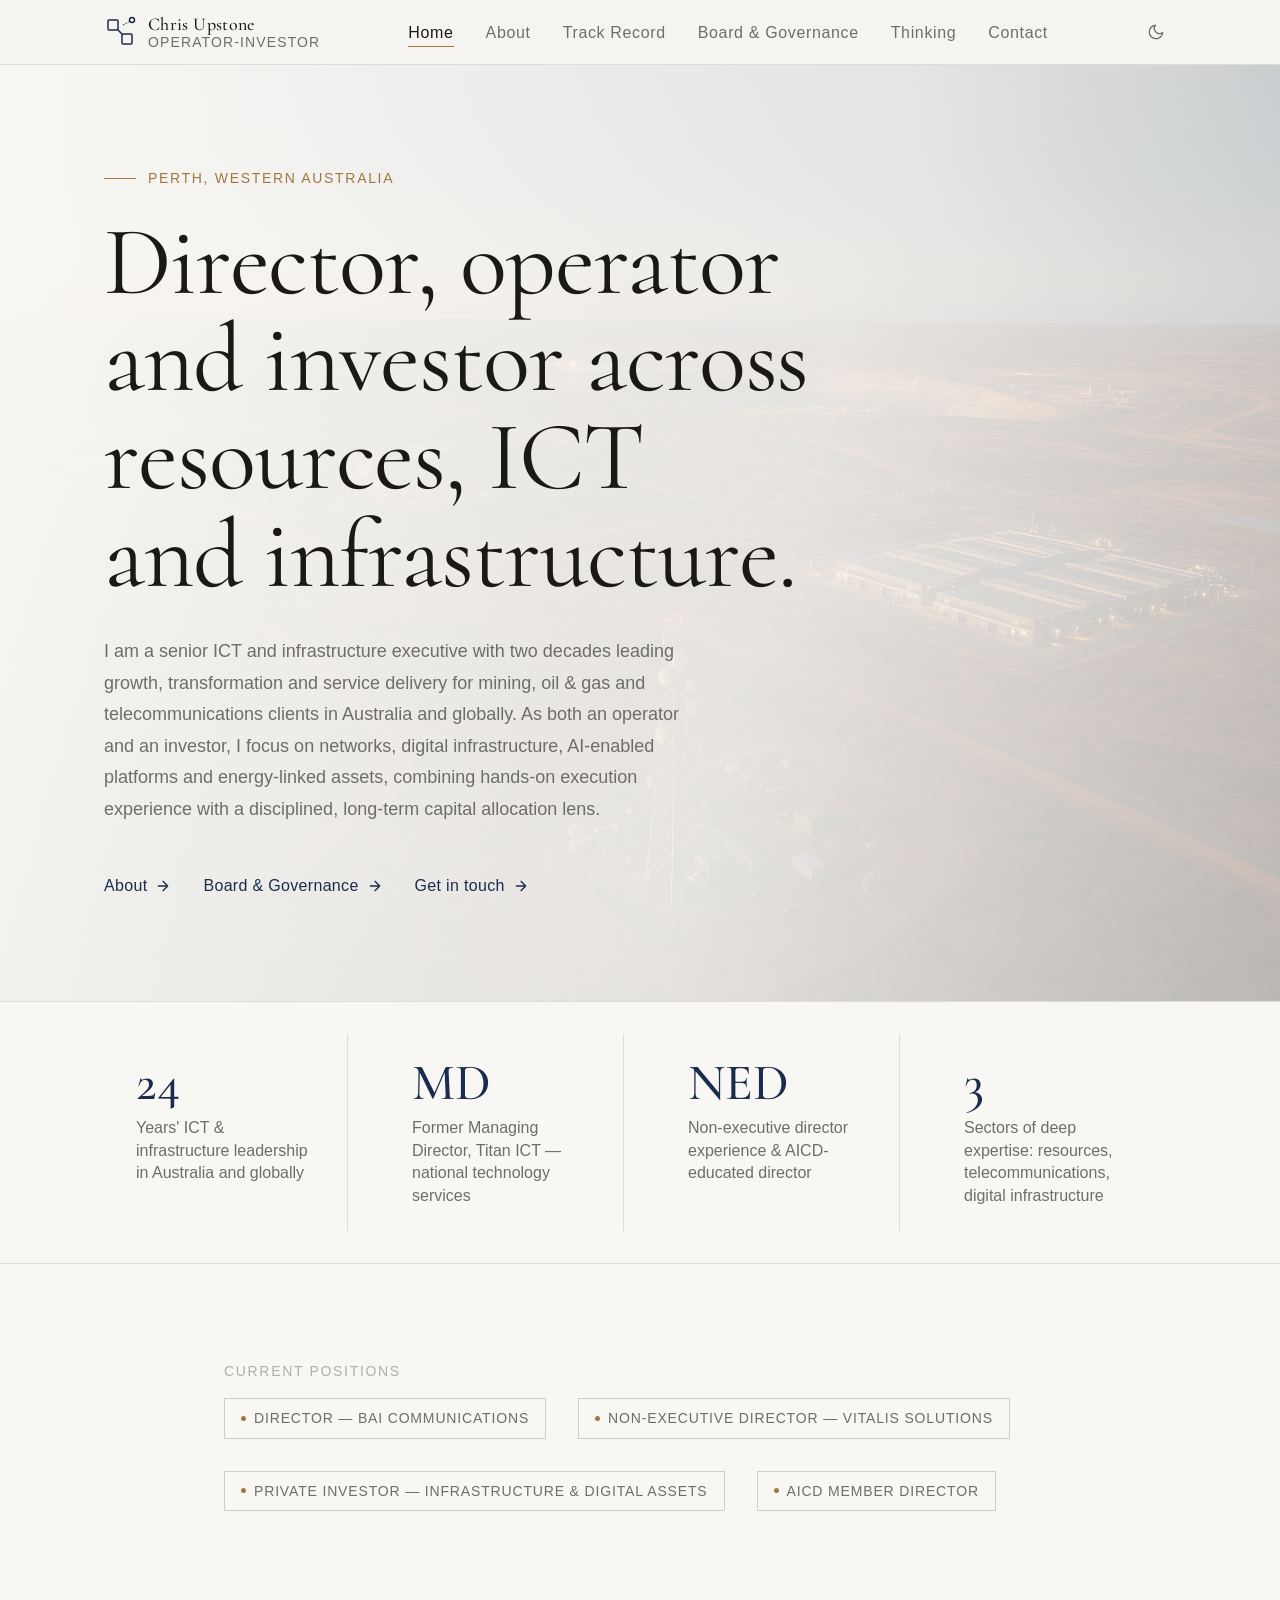
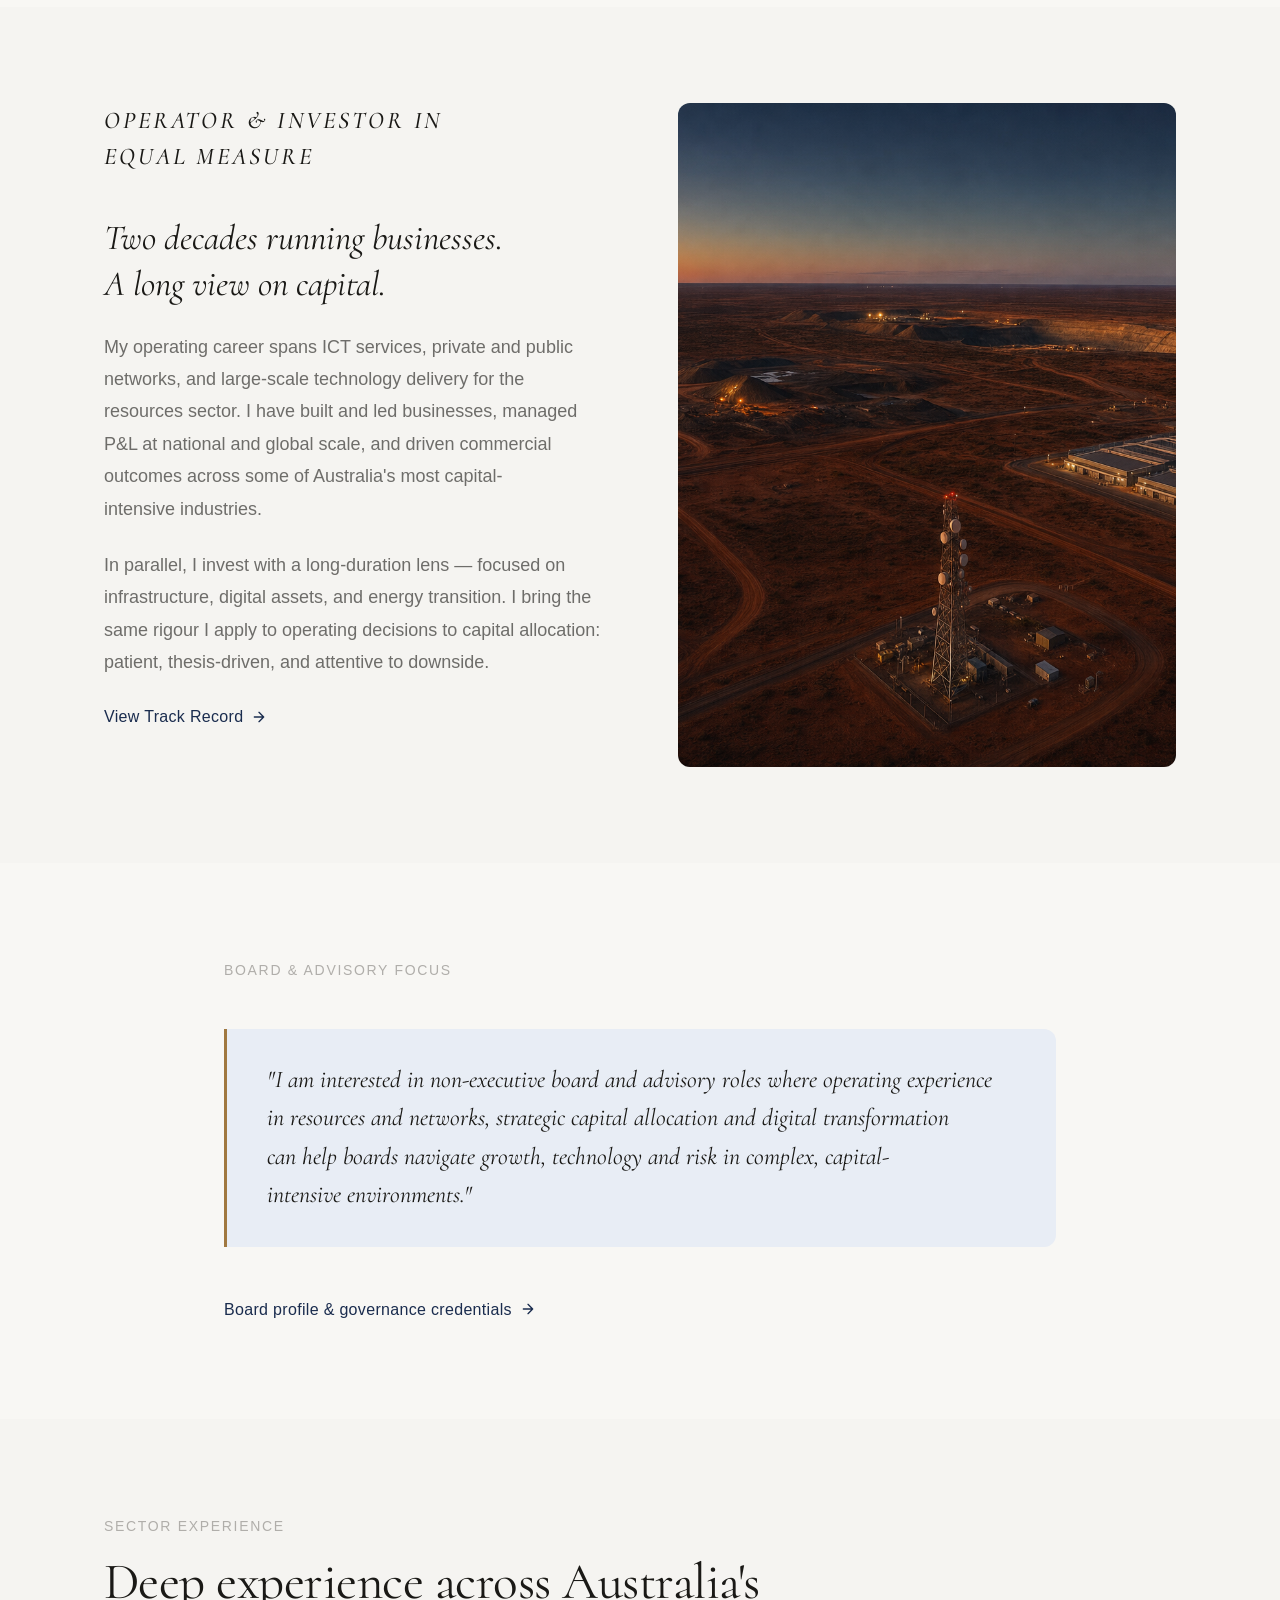
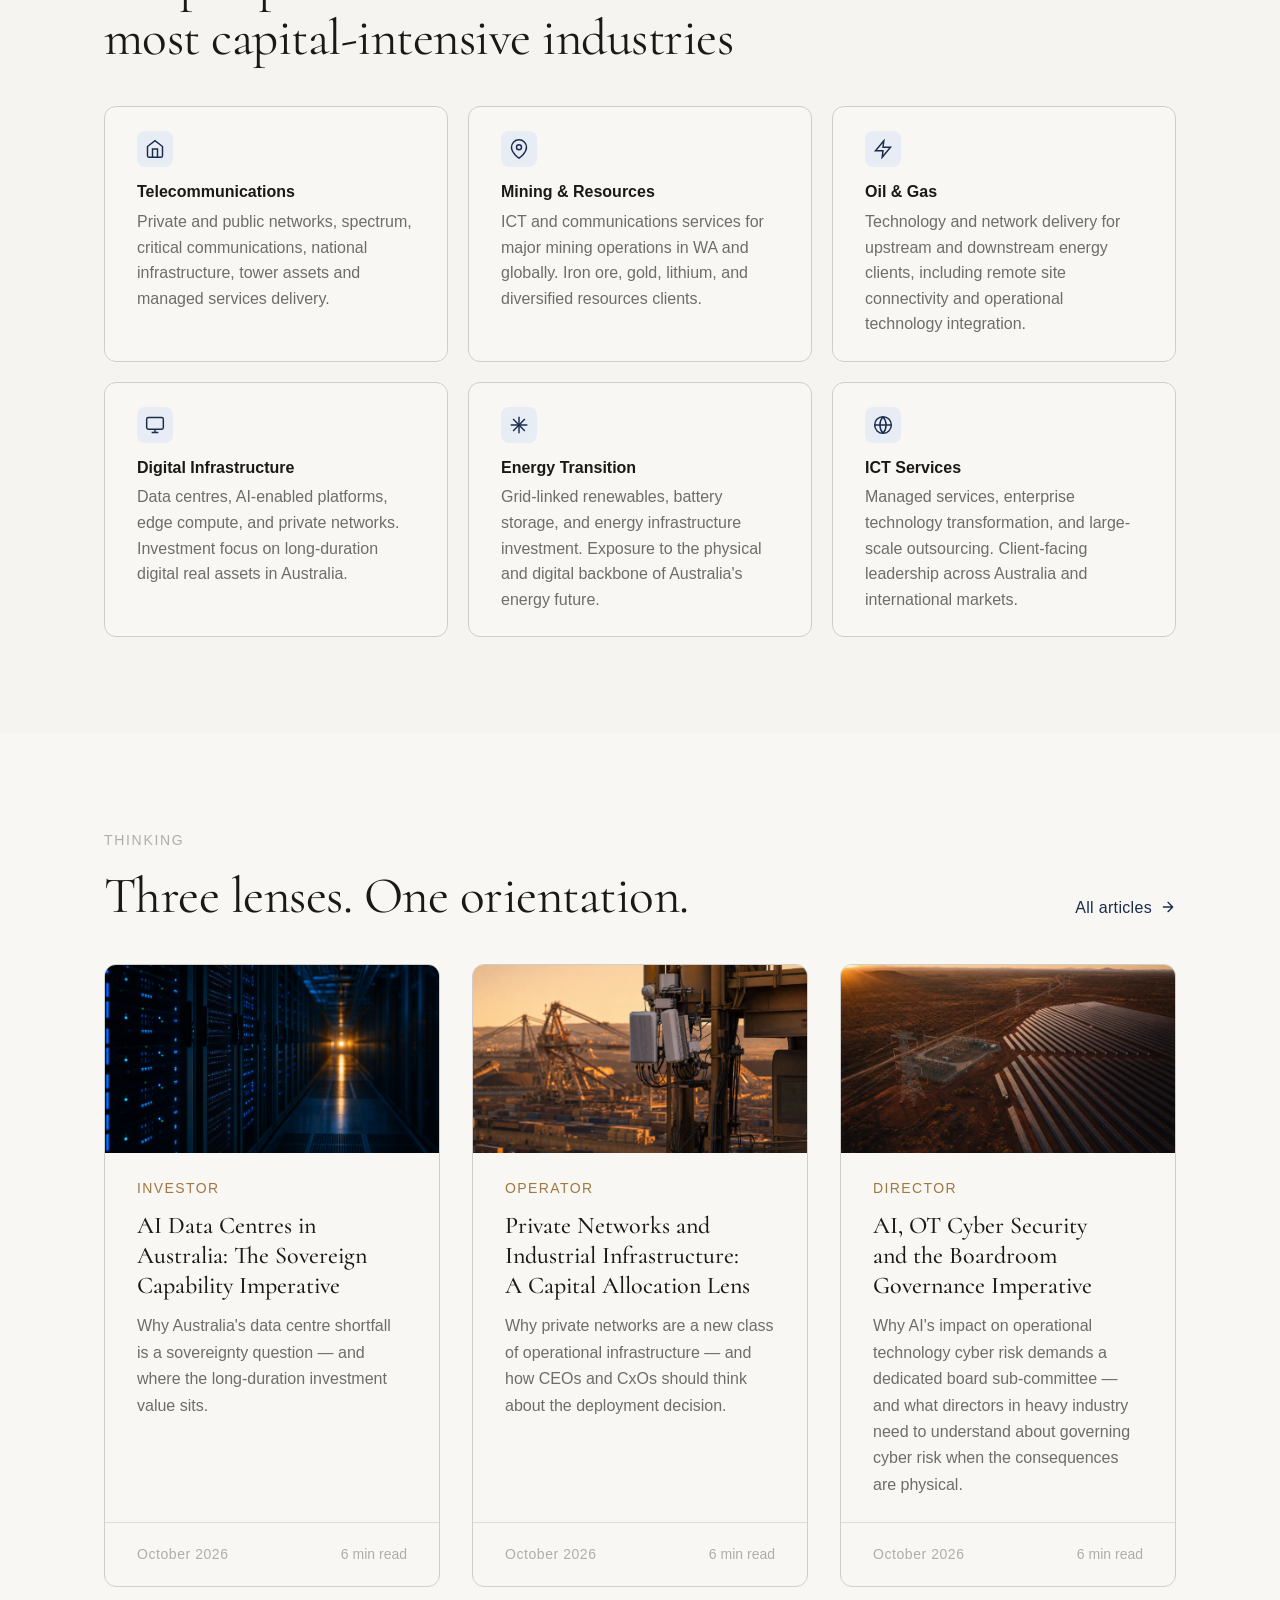
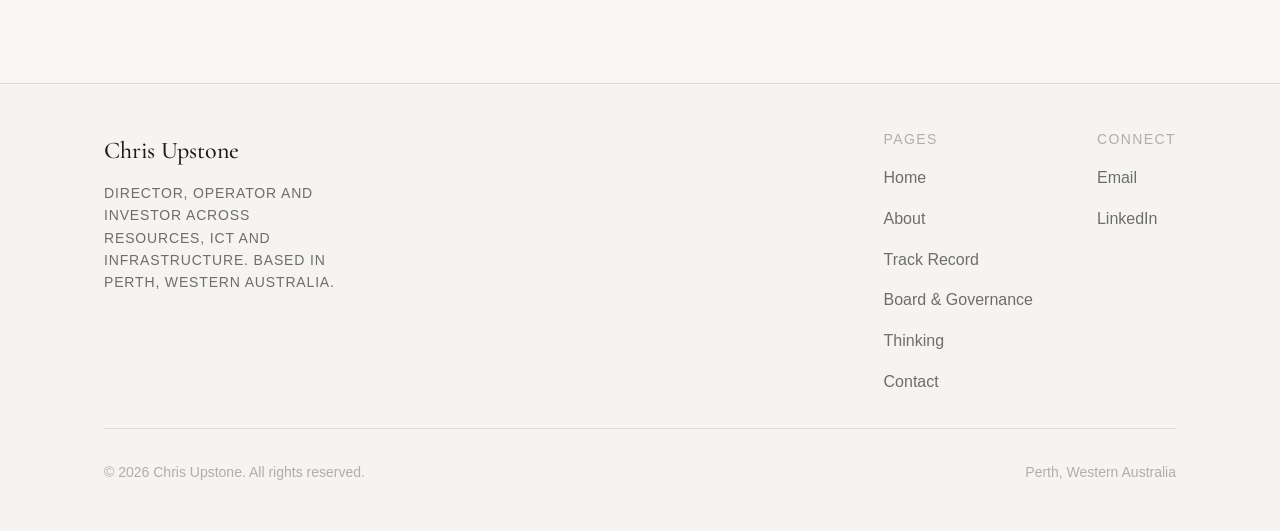
==== index.html @ 378e6487 "Broaden Article 3 from mining-centric to all heavy industry - Added examples spanning mining, energy" ====
<!DOCTYPE html>
<html lang="en" data-theme="light">
<head>
  <meta charset="UTF-8">
  <meta name="viewport" content="width=device-width, initial-scale=1.0">

  <!-- =====================================================
    HOMEPAGE CONTENT — edit title, description, hero copy
    in this file. For proof points, edit below.
    ===================================================== -->
  <title>Chris Upstone — Operator-Investor, Telecommunications &amp; Infrastructure</title>
  <meta name="description" content="Senior ICT and infrastructure executive with 24 years' leadership in telecommunications, mining, oil and gas, and digital infrastructure. Operator-investor focused on networks, AI-enabled platforms and energy-linked assets.">

  <!-- Open Graph -->
  <meta property="og:type" content="website">
  <meta property="og:title" content="Chris Upstone — Operator-Investor">
  <meta property="og:description" content="Senior ICT and infrastructure executive. Operator and investor across telecommunications, resources, and digital infrastructure.">
  <meta property="og:image" content="./assets/images/hero-infrastructure.png">
  <meta property="og:url" content="https://chrisupstone.me">
  <meta name="twitter:card" content="summary_large_image">

  <!-- Structured data (Person) -->
  <script type="application/ld+json">
  {
    "@context": "https://schema.org",
    "@type": "Person",
    "name": "Chris Upstone",
    "jobTitle": "Director, Private and Public Networks",
    "worksFor": { "@type": "Organization", "name": "BAI Communications" },
    "description": "Senior ICT and infrastructure executive and operator-investor in telecommunications, resources, and digital infrastructure.",
    "address": { "@type": "PostalAddress", "addressLocality": "Perth", "addressRegion": "WA", "addressCountry": "AU" },
    "url": "https://chrisupstone.me",
    "sameAs": ["https://www.linkedin.com/in/chrisupstone"]
  }
  </script>

  <!-- Fonts: Cormorant (display serif) + Switzer (body sans) -->
  <link rel="preconnect" href="https://fonts.googleapis.com">
  <link rel="preconnect" href="https://fonts.gstatic.com" crossorigin>
  <link href="https://fonts.googleapis.com/css2?family=Cormorant:ital,wght@0,400;0,500;0,600;1,400;1,500&display=swap" rel="stylesheet">
  <link href="https://api.fontshare.com/v2/css?f[]=switzer@300,400,500,600&display=swap" rel="stylesheet">

  <link rel="stylesheet" href="./base.css">
  <link rel="stylesheet" href="./style.css">
</head>
<body>
  <div class="page-wrapper">

    <!-- Header (injected by components.js) -->
    <div id="site-header"></div>

    <main class="page-content" id="main-content">

      <!-- =========================================
           HERO SECTION
           Edit: headline, sub-copy below
           ========================================= -->
      <section class="hero" aria-labelledby="hero-headline">
        <div class="hero__bg">
          <img
            class="hero__bg-image"
            src="./assets/images/hero-infrastructure.png"
            alt="Aerial view of telecommunications and mining infrastructure in Western Australia at dusk"
            loading="eager"
            fetchpriority="high"
          >
          <div class="hero__bg-overlay"></div>
        </div>

        <div class="hero__content container">
          <!-- EDIT HERO EYEBROW LABEL BELOW -->
          <p class="hero__eyebrow">Perth, Western Australia</p>

          <!-- EDIT MAIN HEADLINE BELOW -->
          <h1 class="hero__headline" id="hero-headline">
            Director, operator and investor across resources, ICT and infrastructure.
          </h1>

          <!-- EDIT SUB-COPY BELOW -->
          <p class="hero__sub">
            I am a senior ICT and infrastructure executive with two decades leading growth, transformation and service delivery for mining, oil &amp; gas and telecommunications clients in Australia and globally. As both an operator and an investor, I focus on networks, digital infrastructure, AI-enabled platforms and energy-linked assets, combining hands-on execution experience with a disciplined, long-term capital allocation lens.
          </p>

          <!-- EDIT CTA LINKS BELOW -->
          <div class="role-strip">
            <a href="about.html" class="cta-link">
              About
              <svg width="16" height="16" viewBox="0 0 24 24" fill="none" stroke="currentColor" stroke-width="2" stroke-linecap="round" stroke-linejoin="round" aria-hidden="true"><path d="M5 12h14M12 5l7 7-7 7"/></svg>
            </a>
            <a href="board.html" class="cta-link">
              Board &amp; Governance
              <svg width="16" height="16" viewBox="0 0 24 24" fill="none" stroke="currentColor" stroke-width="2" stroke-linecap="round" stroke-linejoin="round" aria-hidden="true"><path d="M5 12h14M12 5l7 7-7 7"/></svg>
            </a>
            <a href="contact.html" class="cta-link">
              Get in touch
              <svg width="16" height="16" viewBox="0 0 24 24" fill="none" stroke="currentColor" stroke-width="2" stroke-linecap="round" stroke-linejoin="round" aria-hidden="true"><path d="M5 12h14M12 5l7 7-7 7"/></svg>
            </a>
          </div>
        </div>
      </section>

      <!-- =========================================
           PROOF POINTS BAR
           Edit: numbers and labels below
           ========================================= -->
      <section class="proof-bar" aria-label="Career highlights">
        <div class="container">
          <div class="proof-bar__inner">
            <!-- EDIT PROOF POINTS BELOW -->
            <div class="proof-item reveal">
              <div class="proof-item__number">24</div>
              <div class="proof-item__label">Years' ICT &amp; infrastructure leadership in Australia and globally</div>
            </div>
            <div class="proof-item reveal reveal--delay-1">
              <div class="proof-item__number">MD</div>
              <div class="proof-item__label">Former Managing Director, Titan ICT — national technology services</div>
            </div>
            <div class="proof-item reveal reveal--delay-2">
              <div class="proof-item__number">NED</div>
              <div class="proof-item__label">Non-executive director experience &amp; AICD-educated director</div>
            </div>
            <div class="proof-item reveal reveal--delay-3">
              <div class="proof-item__number">3</div>
              <div class="proof-item__label">Sectors of deep expertise: resources, telecommunications, digital infrastructure</div>
            </div>
          </div>
        </div>
      </section>

      <!-- =========================================
           CURRENT ROLES STRIP
           ========================================= -->
      <section class="section section--alt">
        <div class="container container--narrow">
          <p class="section__label reveal">Current positions</p>
          <div class="role-strip reveal reveal--delay-1" role="list">
            <!-- EDIT CURRENT ROLES BELOW -->
            <span class="role-chip" role="listitem">
              <span class="role-chip__dot" aria-hidden="true"></span>
              Director — BAI Communications
            </span>
            <span class="role-chip" role="listitem">
              <span class="role-chip__dot" aria-hidden="true"></span>
              Non-Executive Director — Vitalis Solutions
            </span>
            <span class="role-chip" role="listitem">
              <span class="role-chip__dot" aria-hidden="true"></span>
              Private Investor — Infrastructure &amp; Digital Assets
            </span>
            <span class="role-chip" role="listitem">
              <span class="role-chip__dot" aria-hidden="true"></span>
              AICD Member Director
            </span>
          </div>
        </div>
      </section>

      <!-- =========================================
           POSITIONING SUMMARY
           ========================================= -->
      <section class="section">
        <div class="container">
          <div class="about-grid">
            <div class="about-text">
              <p class="section__label reveal">Operator &amp; investor in equal measure</p>
              <!-- EDIT POSITIONING PARAGRAPHS BELOW -->
              <p class="reveal reveal--delay-1" style="font-family: var(--font-display); font-size: var(--text-xl); font-weight: 400; font-style: italic; line-height: 1.3; color: var(--color-text); max-width: 28ch;">
                Two decades running businesses. A long view on capital.
              </p>
              <p class="reveal reveal--delay-2" style="font-size: var(--text-base); color: var(--color-text-muted); line-height: 1.8; max-width: 58ch;">
                My operating career spans ICT services, private and public networks, and large-scale technology delivery for the resources sector. I have built and led businesses, managed P&amp;L at national and global scale, and driven commercial outcomes across some of Australia's most capital-intensive industries.
              </p>
              <p class="reveal reveal--delay-3" style="font-size: var(--text-base); color: var(--color-text-muted); line-height: 1.8; max-width: 58ch;">
                In parallel, I invest with a long-duration lens — focused on infrastructure, digital assets, and energy transition. I bring the same rigour I apply to operating decisions to capital allocation: patient, thesis-driven, and attentive to downside.
              </p>
              <div class="reveal reveal--delay-4">
                <a href="track-record.html" class="cta-link">
                  View Track Record
                  <svg width="16" height="16" viewBox="0 0 24 24" fill="none" stroke="currentColor" stroke-width="2" stroke-linecap="round" stroke-linejoin="round" aria-hidden="true"><path d="M5 12h14M12 5l7 7-7 7"/></svg>
                </a>
              </div>
            </div>
            <div class="reveal reveal--delay-2" style="position: relative; aspect-ratio: 3/4; border-radius: var(--radius-lg); overflow: hidden;">
              <img
                src="./assets/images/hero-infrastructure.png"
                alt="Telecommunications tower and mining infrastructure in Western Australia at dusk"
                style="width: 100%; height: 100%; object-fit: cover;"
                loading="lazy"
              >
            </div>
          </div>
        </div>
      </section>

      <!-- =========================================
           BOARD INTENT STATEMENT
           Edit: the quote text below
           ========================================= -->
      <section class="section section--alt">
        <div class="container container--narrow">
          <p class="section__label reveal">Board &amp; advisory focus</p>
          <div class="board-intent reveal reveal--delay-1">
            <!-- EDIT BOARD INTENT STATEMENT BELOW -->
            <p>
              "I am interested in non-executive board and advisory roles where operating experience in resources and networks, strategic capital allocation and digital transformation can help boards navigate growth, technology and risk in complex, capital-intensive environments."
            </p>
          </div>
          <div class="reveal reveal--delay-2" style="margin-top: var(--space-8);">
            <a href="board.html" class="cta-link">
              Board profile &amp; governance credentials
              <svg width="16" height="16" viewBox="0 0 24 24" fill="none" stroke="currentColor" stroke-width="2" stroke-linecap="round" stroke-linejoin="round" aria-hidden="true"><path d="M5 12h14M12 5l7 7-7 7"/></svg>
            </a>
          </div>
        </div>
      </section>

      <!-- =========================================
           SECTORS
           Edit: sector names and descriptions below
           ========================================= -->
      <section class="section">
        <div class="container">
          <p class="section__label reveal">Sector experience</p>
          <h2 class="section__title reveal reveal--delay-1">Deep experience across Australia's most capital-intensive industries</h2>
          <div class="skills-grid" style="margin-top: var(--space-10);">
            <!-- EDIT SECTORS BELOW — add/remove .skill-card blocks -->
            <div class="skill-card reveal">
              <div class="skill-card__icon" aria-hidden="true">
                <svg width="20" height="20" viewBox="0 0 24 24" fill="none" stroke="currentColor" stroke-width="1.75"><path d="M3 9l9-7 9 7v11a2 2 0 01-2 2H5a2 2 0 01-2-2z"/><polyline points="9,22 9,12 15,12 15,22"/></svg>
              </div>
              <h3 class="skill-card__title">Telecommunications</h3>
              <p class="skill-card__desc">Private and public networks, spectrum, critical communications, national infrastructure, tower assets and managed services delivery.</p>
            </div>
            <div class="skill-card reveal reveal--delay-1">
              <div class="skill-card__icon" aria-hidden="true">
                <svg width="20" height="20" viewBox="0 0 24 24" fill="none" stroke="currentColor" stroke-width="1.75"><path d="M21 10c0 7-9 13-9 13s-9-6-9-13a9 9 0 0118 0z"/><circle cx="12" cy="10" r="3"/></svg>
              </div>
              <h3 class="skill-card__title">Mining &amp; Resources</h3>
              <p class="skill-card__desc">ICT and communications services for major mining operations in WA and globally. Iron ore, gold, lithium, and diversified resources clients.</p>
            </div>
            <div class="skill-card reveal reveal--delay-2">
              <div class="skill-card__icon" aria-hidden="true">
                <svg width="20" height="20" viewBox="0 0 24 24" fill="none" stroke="currentColor" stroke-width="1.75"><path d="M13 2L3 14h9l-1 8 10-12h-9l1-8z"/></svg>
              </div>
              <h3 class="skill-card__title">Oil &amp; Gas</h3>
              <p class="skill-card__desc">Technology and network delivery for upstream and downstream energy clients, including remote site connectivity and operational technology integration.</p>
            </div>
            <div class="skill-card reveal reveal--delay-3">
              <div class="skill-card__icon" aria-hidden="true">
                <svg width="20" height="20" viewBox="0 0 24 24" fill="none" stroke="currentColor" stroke-width="1.75"><rect x="2" y="3" width="20" height="14" rx="2"/><path d="M8 21h8M12 17v4"/></svg>
              </div>
              <h3 class="skill-card__title">Digital Infrastructure</h3>
              <p class="skill-card__desc">Data centres, AI-enabled platforms, edge compute, and private networks. Investment focus on long-duration digital real assets in Australia.</p>
            </div>
            <div class="skill-card reveal">
              <div class="skill-card__icon" aria-hidden="true">
                <svg width="20" height="20" viewBox="0 0 24 24" fill="none" stroke="currentColor" stroke-width="1.75"><path d="M12 2v20M2 12h20"/><path d="M4.93 4.93l14.14 14.14M19.07 4.93L4.93 19.07"/></svg>
              </div>
              <h3 class="skill-card__title">Energy Transition</h3>
              <p class="skill-card__desc">Grid-linked renewables, battery storage, and energy infrastructure investment. Exposure to the physical and digital backbone of Australia's energy future.</p>
            </div>
            <div class="skill-card reveal reveal--delay-1">
              <div class="skill-card__icon" aria-hidden="true">
                <svg width="20" height="20" viewBox="0 0 24 24" fill="none" stroke="currentColor" stroke-width="1.75"><circle cx="12" cy="12" r="10"/><path d="M2 12h20M12 2a15.3 15.3 0 010 20M12 2a15.3 15.3 0 000 20"/></svg>
              </div>
              <h3 class="skill-card__title">ICT Services</h3>
              <p class="skill-card__desc">Managed services, enterprise technology transformation, and large-scale outsourcing. Client-facing leadership across Australia and international markets.</p>
            </div>
          </div>
        </div>
      </section>

      <!-- =========================================
           LATEST THINKING
           ========================================= -->
      <section class="section section--alt">
        <div class="container">
          <div style="display: flex; align-items: flex-end; justify-content: space-between; flex-wrap: wrap; gap: var(--space-6); margin-bottom: var(--space-10);">
            <div>
              <p class="section__label reveal">Thinking</p>
              <h2 class="section__title reveal reveal--delay-1" style="margin-bottom: 0;">Three lenses. One orientation.</h2>
            </div>
            <a href="thinking.html" class="cta-link reveal" style="flex-shrink: 0; margin-bottom: 4px;">
              All articles
              <svg width="16" height="16" viewBox="0 0 24 24" fill="none" stroke="currentColor" stroke-width="2" stroke-linecap="round" stroke-linejoin="round" aria-hidden="true"><path d="M5 12h14M12 5l7 7-7 7"/></svg>
            </a>
          </div>

          <div class="articles-grid">
            <article class="article-card reveal">
              <div class="article-card__image">
                <img src="./assets/images/thinking-datacentre.png" alt="Data centre server rows" loading="lazy">
              </div>
              <div class="article-card__body">
                <span class="article-card__category">Investor</span>
                <h3 class="article-card__title">AI Data Centres in Australia: The Sovereign Capability Imperative</h3>
                <p class="article-card__excerpt">Why Australia's data centre shortfall is a sovereignty question — and where the long-duration investment value sits.</p>
              </div>
              <div class="article-card__footer">
                <span class="article-card__date">October 2026</span>
                <span class="article-card__read-time">6 min read</span>
              </div>
            </article>

            <article class="article-card reveal reveal--delay-1">
              <div class="article-card__image">
                <img src="./assets/images/thinking-privatenetworks.png" alt="Industrial wireless network equipment at a mining port" loading="lazy">
              </div>
              <div class="article-card__body">
                <span class="article-card__category">Operator</span>
                <h3 class="article-card__title">Private Networks and Industrial Infrastructure: A Capital Allocation Lens</h3>
                <p class="article-card__excerpt">Why private networks are a new class of operational infrastructure — and how CEOs and CxOs should think about the deployment decision.</p>
              </div>
              <div class="article-card__footer">
                <span class="article-card__date">October 2026</span>
                <span class="article-card__read-time">6 min read</span>
              </div>
            </article>

            <article class="article-card reveal reveal--delay-2">
              <div class="article-card__image">
                <img src="./assets/images/thinking-energytransition.png" alt="Industrial control systems and digital infrastructure" loading="lazy">
              </div>
              <div class="article-card__body">
                <span class="article-card__category">Director</span>
                <h3 class="article-card__title">AI, OT Cyber Security and the Boardroom Governance Imperative</h3>
                <p class="article-card__excerpt">Why AI's impact on operational technology cyber risk demands a dedicated board sub-committee — and what directors in heavy industry need to understand about governing cyber risk when the consequences are physical.</p>
              </div>
              <div class="article-card__footer">
                <span class="article-card__date">October 2026</span>
                <span class="article-card__read-time">6 min read</span>
              </div>
            </article>
          </div>
        </div>
      </section>

    </main>

    <!-- Footer (injected by components.js) -->
    <div id="site-footer"></div>
  </div>

  <script src="./components.js"></script>
<script data-pplx-inline-edit>
(function () {
  if (window === window.top) return;

  const allowedParentOrigins = ["https://www.perplexity.ai","https://perplexity.ai","https://testing.perplexity.ai","https://staging.perplexity.ai","https://*.preview.i.perplexity.ai","http://localhost:3000","http://127.0.0.1:3000","http://localhost:5173","http://127.0.0.1:5173"];
  const MAX_FONT_BYTES = 500 * 1024;
  const MAX_TOTAL_FONT_BYTES = 2 * 1024 * 1024;
  let scrollForwarding = false;
  let scrollRaf = 0;
  let trustedTopOrigin = null;

  // Allow entries like "https://*.preview.i.perplexity.ai" — the wildcard
  // matches a single DNS label (no dots), so "https://*.foo" cannot stretch
  // across multiple labels.
  function matchesAllowedOrigin(origin) {
    if (!origin) return false;
    for (const entry of allowedParentOrigins) {
      if (!entry.includes("*")) {
        if (entry === origin) return true;
        continue;
      }
      const pattern = new RegExp(
        "^" +
          entry.replace(/[.+?^${}()|[\]\\]/g, "\\$&").replace(/\*/g, "[^.]+") +
          "$",
      );
      if (pattern.test(origin)) return true;
    }
    return false;
  }

  // Trust decision: when the sender is same-origin-visible (event.origin is a
  // real origin like https://www.perplexity.ai) we trust event.origin directly.
  // When event.origin is "null" (opaque broker srcdoc), we fall back to the
  // broker's stamped `parentOrigin` to identify the top window. The fallback
  // is claim-only — we rely on the browser's native `targetOrigin` enforcement
  // on the response path (see postToTrustedTop) to ensure replies can't be
  // delivered to anyone but the actual top window of that claimed origin.
  function getTrustedParentOrigin(event) {
    const forwardedParentOrigin =
      typeof event.data.parentOrigin === "string" ? event.data.parentOrigin : null;
    const parentOrigin = event.origin === "null" ? forwardedParentOrigin : event.origin;
    return matchesAllowedOrigin(parentOrigin) ? parentOrigin : null;
  }

  // All responses go to window.top with targetOrigin = the allowlisted origin.
  // An attacker that iframes us inside their own null-origin broker can claim
  // any parentOrigin they like, but the browser will drop the reply whenever
  // the real top's origin doesn't match — so the screenshot never leaves.
  function postToTrustedTop(message) {
    if (!trustedTopOrigin) return;
    try {
      window.top.postMessage(message, trustedTopOrigin);
    } catch (_error) {}
  }

  function inlineAll(original, clone) {
    if (original.nodeType !== 1 || clone.nodeType !== 1) return;

    try {
      const computedStyle = getComputedStyle(original);
      // cssText on a computed style is the serialized declaration in modern
      // Chromium/Safari — a single read beats enumerating ~400 longhand
      // properties. Firefox returns "" here, so we fall back on empty.
      const serialized = computedStyle.cssText;
      if (serialized) {
        clone.style.cssText = serialized;
      } else {
        const parts = new Array(computedStyle.length);
        for (let index = 0; index < computedStyle.length; index += 1) {
          const property = computedStyle[index];
          parts[index] = `${property}:${computedStyle.getPropertyValue(property)};`;
        }
        clone.style.cssText = parts.join("");
      }
    } catch (_error) {}

    const originalChildren = original.children;
    const clonedChildren = clone.children;
    for (
      let index = 0;
      index < originalChildren.length && index < clonedChildren.length;
      index += 1
    ) {
      inlineAll(originalChildren[index], clonedChildren[index]);
    }
  }

  function extractFontUrl(srcValue) {
    const matches = [
      ...srcValue.matchAll(
        /url\(["']?([^"')]+)["']?\)(?:\s*format\(["']?([^"')]+)["']?\))?/gi,
      ),
    ];
    if (matches.length === 0) return null;
    const woff2 = matches.find((m) => m[2] && m[2].toLowerCase().includes("woff2"));
    if (woff2) return woff2[1];
    const woff = matches.find((m) => m[2] && m[2].toLowerCase().includes("woff"));
    if (woff) return woff[1];
    return matches[0][1];
  }

  // Cache resolved font URL -> data URI across captures. Fonts on a page
  // essentially never change, and a batch run emits multiple captures back to
  // back — without this we'd refetch + re-base64 every time.
  const fontDataUriCache = new Map();
  const SRC_DECLARATION_RE = /src\s*:\s*[^;}]+/i;

  async function fetchAsDataUri(url) {
    if (fontDataUriCache.has(url)) return fontDataUriCache.get(url);
    let dataUri = null;
    try {
      const response = await fetch(url, { mode: "cors", credentials: "omit" });
      if (response.ok) {
        const blob = await response.blob();
        if (blob.size <= MAX_FONT_BYTES) {
          dataUri = await new Promise((resolve) => {
            const reader = new FileReader();
            reader.onloadend = () =>
              resolve(typeof reader.result === "string" ? reader.result : null);
            reader.onerror = () => resolve(null);
            reader.readAsDataURL(blob);
          });
        }
      }
    } catch (_error) {
      dataUri = null;
    }
    fontDataUriCache.set(url, dataUri);
    return dataUri;
  }

  function collectFontFaceRuleTexts() {
    const rules = [];
    for (const sheet of document.styleSheets) {
      let cssRules;
      try {
        cssRules = sheet.cssRules;
      } catch (_error) {
        continue;
      }
      if (!cssRules) continue;
      for (const rule of cssRules) {
        const cssText = rule.cssText || "";
        if (cssText.startsWith("@font-face")) rules.push(cssText);
      }
    }
    return rules;
  }

  async function buildInlinedFontCss() {
    const ruleTexts = collectFontFaceRuleTexts();
    if (ruleTexts.length === 0) return null;

    const resolved = ruleTexts.map((cssText) => {
      if (!SRC_DECLARATION_RE.test(cssText)) return null;
      const srcMatch = cssText.match(/src\s*:\s*([^;}]+)[;}]/i);
      if (!srcMatch) return null;
      const url = extractFontUrl(srcMatch[1]);
      if (!url) return null;
      try {
        return { cssText, url: new URL(url, document.baseURI).href };
      } catch (_error) {
        return null;
      }
    });

    const dataUris = await Promise.all(
      resolved.map((entry) => (entry ? fetchAsDataUri(entry.url) : Promise.resolve(null))),
    );

    const inlined = [];
    let totalBytes = 0;
    for (let index = 0; index < resolved.length; index += 1) {
      const entry = resolved[index];
      const dataUri = dataUris[index];
      if (!entry || !dataUri) continue;
      const approxBytes = dataUri.length * 0.75;
      if (totalBytes + approxBytes > MAX_TOTAL_FONT_BYTES) break;
      totalBytes += approxBytes;
      inlined.push(entry.cssText.replace(SRC_DECLARATION_RE, `src: url("${dataUri}")`));
    }
    return inlined.length > 0 ? inlined.join("\n") : null;
  }

  function stripExternal(clone) {
    const images = clone.querySelectorAll("img");
    for (let index = 0; index < images.length; index += 1) {
      const src = images[index].getAttribute("src");
      if (src && !src.startsWith("data:")) images[index].removeAttribute("src");
    }

    const elements = clone.querySelectorAll("*");
    for (let index = 0; index < elements.length; index += 1) {
      const style = elements[index].style.cssText;
      if (style && style.includes("url(")) {
        elements[index].style.cssText = style.replace(
          /url\(["']?(?!data:)[^)"']*["']?\)/gi,
          "none",
        );
      }
    }
  }

  function emitScroll() {
    scrollRaf = 0;
    if (!scrollForwarding) return;
    postToTrustedTop({
      type: "INLINE_EDIT_SCROLL",
      scrollX: window.scrollX,
      scrollY: window.scrollY,
    });
  }

  window.addEventListener(
    "scroll",
    function () {
      if (!scrollForwarding || scrollRaf) return;
      scrollRaf = requestAnimationFrame(emitScroll);
    },
    { passive: true, capture: true },
  );

  async function handleCaptureRequest(event) {
    const requestId = event.data.requestId;
    const scrollX = window.scrollX;
    const scrollY = window.scrollY;
    const width = window.innerWidth;
    const height = window.innerHeight;

    function postResult(dataUrl) {
      postToTrustedTop({
        type: "INLINE_EDIT_SCREENSHOT_RESULT",
        requestId,
        dataUrl,
        scrollX,
        scrollY,
      });
    }

    try {
      // Wait for any pending web fonts to resolve so both inline metrics and
      // the @font-face inlining below see the same loaded faces.
      if (document.fonts && document.fonts.ready) {
        try {
          await document.fonts.ready;
        } catch (_error) {}
      }

      const clone = document.documentElement.cloneNode(true);
      inlineAll(document.documentElement, clone);

      const removedNodes = clone.querySelectorAll("script,link[rel=\"stylesheet\"],style");
      for (let index = 0; index < removedNodes.length; index += 1) {
        removedNodes[index].remove();
      }

      stripExternal(clone);

      // Re-embed web fonts as data-URI @font-face rules so the SVG rasterizer
      // can resolve them — external font URLs aren't fetched during
      // foreignObject rendering, which would otherwise force a fallback face
      // and change text metrics.
      const inlinedFontCss = await buildInlinedFontCss();
      if (inlinedFontCss) {
        const styleEl = document.createElement("style");
        styleEl.textContent = inlinedFontCss;
        const head = clone.querySelector("head");
        if (head) head.appendChild(styleEl);
        else clone.insertBefore(styleEl, clone.firstChild);
      }

      const html = new XMLSerializer().serializeToString(clone);
      const svg =
        `<svg xmlns="http://www.w3.org/2000/svg" width="${width}" height="${height}">` +
        '<foreignObject width="100%" height="100%">' +
        `<div xmlns="http://www.w3.org/1999/xhtml" style="width:${width}px;height:${height}px;overflow:hidden">` +
        `<div style="position:relative;left:-${scrollX}px;top:-${scrollY}px">` +
        html +
        "</div></div></foreignObject></svg>";
      const svgUrl = `data:image/svg+xml;charset=utf-8,${encodeURIComponent(svg)}`;
      const image = new Image();
      image.onload = function () {
        const canvas = document.createElement("canvas");
        canvas.width = width;
        canvas.height = height;
        canvas.getContext("2d").drawImage(image, 0, 0);
        postResult(canvas.toDataURL("image/png"));
      };
      image.onerror = function () {
        postResult(null);
      };
      image.src = svgUrl;
    } catch (_error) {
      postResult(null);
    }
  }

  window.addEventListener("message", function (event) {
    if (!event.data) return;
    // Only accept messages from the direct parent frame. Blocks sibling /
    // unrelated-window postMessage senders that could otherwise reach us.
    if (event.source !== window.parent) return;

    const trustedParentOrigin = getTrustedParentOrigin(event);
    if (!trustedParentOrigin) return;
    trustedTopOrigin = trustedParentOrigin;

    if (event.data.type === "INLINE_EDIT_SCROLL_START") {
      scrollForwarding = true;
      emitScroll();
      return;
    }

    if (event.data.type === "INLINE_EDIT_SCROLL_STOP") {
      scrollForwarding = false;
      if (scrollRaf) cancelAnimationFrame(scrollRaf);
      scrollRaf = 0;
      return;
    }

    if (event.data.type !== "INLINE_EDIT_CAPTURE_REQUEST") return;

    handleCaptureRequest(event);
  });
})();


</script></body>
</html>
---- base.css ----
/* base.css — reset and foundational styles */
*,
*::before,
*::after {
  box-sizing: border-box;
  margin: 0;
  padding: 0;
}

html {
  -moz-text-size-adjust: none;
  -webkit-text-size-adjust: none;
  text-size-adjust: none;
  -webkit-font-smoothing: antialiased;
  -moz-osx-font-smoothing: grayscale;
  text-rendering: optimizeLegibility;
  scroll-behavior: smooth;
  hanging-punctuation: first last;
  scroll-padding-top: var(--space-16);
}

body {
  min-height: 100dvh;
  line-height: 1.6;
  font-family: var(--font-body, sans-serif);
  font-size: var(--text-base);
  color: var(--color-text);
  background-color: var(--color-bg);
  transition: background-color 0.3s ease, color 0.3s ease;
}

img, picture, video, canvas, svg {
  display: block;
  max-width: 100%;
  height: auto;
}

ul[role='list'], ol[role='list'] {
  list-style: none;
}

input, button, textarea, select {
  font: inherit;
  color: inherit;
}

h1, h2, h3, h4, h5, h6 {
  text-wrap: balance;
  line-height: 1.1;
}

p, li, figcaption {
  text-wrap: pretty;
  max-width: 72ch;
}

::selection {
  background: color-mix(in oklab, var(--color-primary), transparent 75%);
  color: var(--color-text);
}

:focus-visible {
  outline: 2px solid var(--color-primary);
  outline-offset: 3px;
  border-radius: var(--radius-sm);
}

@media (prefers-reduced-motion: reduce) {
  *, *::before, *::after {
    animation-duration: 0.01ms !important;
    animation-iteration-count: 1 !important;
    transition-duration: 0.01ms !important;
    scroll-behavior: auto !important;
  }
}

button {
  cursor: pointer;
  background: none;
  border: none;
}

a {
  color: inherit;
  text-decoration: none;
}

.sr-only {
  position: absolute;
  width: 1px;
  height: 1px;
  padding: 0;
  margin: -1px;
  overflow: hidden;
  clip: rect(0,0,0,0);
  white-space: nowrap;
  border-width: 0;
}
---- style.css ----
/* ====================================================
   STYLE.CSS — Design tokens, components, page styles
   ==================================================== */

/* -----------------------------------------------
   DESIGN TOKENS
   ----------------------------------------------- */
:root,
[data-theme='light'] {
  /* Type scale */
  --text-xs:   clamp(0.75rem,  0.7rem  + 0.25vw, 0.875rem);
  --text-sm:   clamp(0.875rem, 0.8rem  + 0.35vw, 1rem);
  --text-base: clamp(1rem,     0.95rem + 0.25vw, 1.125rem);
  --text-lg:   clamp(1.125rem, 1rem    + 0.75vw, 1.5rem);
  --text-xl:   clamp(1.5rem,   1.2rem  + 1.25vw, 2.25rem);
  --text-2xl:  clamp(2rem,     1.2rem  + 2.5vw,  3.5rem);
  --text-3xl:  clamp(2.5rem,   1rem    + 4vw,    5rem);
  --text-hero: clamp(3rem,     0.5rem  + 7vw,    7rem);

  /* Spacing (4px base) */
  --space-1:  0.25rem;
  --space-2:  0.5rem;
  --space-3:  0.75rem;
  --space-4:  1rem;
  --space-5:  1.25rem;
  --space-6:  1.5rem;
  --space-8:  2rem;
  --space-10: 2.5rem;
  --space-12: 3rem;
  --space-16: 4rem;
  --space-20: 5rem;
  --space-24: 6rem;
  --space-32: 8rem;

  /* Content widths */
  --content-narrow:  640px;
  --content-default: 960px;
  --content-wide:    1200px;

  /* Radius */
  --radius-sm: 0.25rem;
  --radius-md: 0.5rem;
  --radius-lg: 0.75rem;
  --radius-xl: 1rem;

  /* Transitions */
  --transition-fast: 150ms cubic-bezier(0.16, 1, 0.3, 1);
  --transition-interactive: 200ms cubic-bezier(0.16, 1, 0.3, 1);
  --transition-slow: 400ms cubic-bezier(0.16, 1, 0.3, 1);

  /* Fonts */
  --font-display: 'Cormorant', 'Georgia', serif;
  --font-body:    'Switzer', 'Helvetica Neue', sans-serif;
  --font-mono:    'JetBrains Mono', monospace;

  /* -----------------------------------------------
     LIGHT MODE PALETTE
     Concept: executive credibility, infrastructure,
     quiet luxury — cool slate with a warm stone base
     and deep navy as the identity anchor.
     ----------------------------------------------- */

  /* Surfaces — warm stone whites */
  --color-bg:              #f5f4f1;
  --color-surface:         #f8f7f4;
  --color-surface-2:       #fafaf8;
  --color-surface-offset:  #eeede9;
  --color-surface-dynamic: #e8e7e3;
  --color-divider:         #dddcd8;
  --color-border:          #d0ceca;

  /* Text */
  --color-text:         #1a1916;
  --color-text-muted:   #6e6d6a;
  --color-text-faint:   #b0aeaa;
  --color-text-inverse: #f5f4f1;

  /* Primary — deep midnight navy */
  --color-primary:           #1a2c4e;
  --color-primary-hover:     #0f1e36;
  --color-primary-active:    #08111f;
  --color-primary-highlight: #d0d8e6;
  --color-primary-subtle:    #e8edf5;

  /* Accent — antique brass / warm gold */
  --color-accent:           #a07840;
  --color-accent-hover:     #8a6230;
  --color-accent-active:    #6e4e24;
  --color-accent-highlight: #e8dcc8;

  /* Shadows */
  --shadow-sm: 0 1px 3px rgba(20, 25, 40, 0.06);
  --shadow-md: 0 4px 16px rgba(20, 25, 40, 0.08);
  --shadow-lg: 0 12px 40px rgba(20, 25, 40, 0.12);
}

/* DARK MODE */
[data-theme='dark'] {
  --color-bg:              #111213;
  --color-surface:         #161718;
  --color-surface-2:       #1b1c1e;
  --color-surface-offset:  #1d1e20;
  --color-surface-dynamic: #252729;
  --color-divider:         #2a2b2d;
  --color-border:          #353638;
  --color-text:             #d4d3d0;
  --color-text-muted:      #787775;
  --color-text-faint:      #505050;
  --color-text-inverse:    #111213;
  --color-primary:          #6b90c4;
  --color-primary-hover:   #5277a8;
  --color-primary-active:  #3d5e8a;
  --color-primary-highlight: #1e2d40;
  --color-primary-subtle:  #182030;
  --color-accent:           #c49a5a;
  --color-accent-hover:    #b08040;
  --color-accent-active:   #8a6030;
  --color-accent-highlight: #3a2e1e;
  --shadow-sm: 0 1px 3px rgba(0,0,0,0.25);
  --shadow-md: 0 4px 16px rgba(0,0,0,0.35);
  --shadow-lg: 0 12px 40px rgba(0,0,0,0.45);
}

/* System pref fallback */
@media (prefers-color-scheme: dark) {
  :root:not([data-theme]) {
    --color-bg:              #111213;
    --color-surface:         #161718;
    --color-surface-2:       #1b1c1e;
    --color-surface-offset:  #1d1e20;
    --color-surface-dynamic: #252729;
    --color-divider:         #2a2b2d;
    --color-border:          #353638;
    --color-text:             #d4d3d0;
    --color-text-muted:      #787775;
    --color-text-faint:      #505050;
    --color-text-inverse:    #111213;
    --color-primary:          #6b90c4;
    --color-primary-hover:   #5277a8;
    --color-primary-active:  #3d5e8a;
    --color-primary-highlight: #1e2d40;
    --color-primary-subtle:  #182030;
    --color-accent:           #c49a5a;
    --color-accent-hover:    #b08040;
    --color-accent-active:   #8a6030;
    --color-accent-highlight: #3a2e1e;
    --shadow-sm: 0 1px 3px rgba(0,0,0,0.25);
    --shadow-md: 0 4px 16px rgba(0,0,0,0.35);
    --shadow-lg: 0 12px 40px rgba(0,0,0,0.45);
  }
}

/* -----------------------------------------------
   LAYOUT UTILITIES
   ----------------------------------------------- */
.container {
  width: 100%;
  max-width: var(--content-wide);
  margin-inline: auto;
  padding-inline: clamp(var(--space-6), 5vw, var(--space-16));
}

.container--narrow {
  max-width: var(--content-default);
}

.container--text {
  max-width: var(--content-narrow);
}

/* -----------------------------------------------
   HEADER / NAVIGATION
   ----------------------------------------------- */
.site-header {
  position: sticky;
  top: 0;
  z-index: 100;
  background: color-mix(in oklab, var(--color-bg), transparent 10%);
  backdrop-filter: blur(16px);
  -webkit-backdrop-filter: blur(16px);
  border-bottom: 1px solid var(--color-divider);
  transition: transform 0.3s cubic-bezier(0.16,1,0.3,1),
              border-color 0.3s ease,
              background 0.3s ease;
}

.site-header--hidden {
  transform: translateY(-100%);
}

.nav-inner {
  display: flex;
  align-items: center;
  justify-content: space-between;
  height: 64px;
  gap: var(--space-8);
}

/* Logo mark */
.nav-logo {
  display: flex;
  align-items: center;
  gap: var(--space-3);
  flex-shrink: 0;
  transition: opacity var(--transition-fast);
}

.nav-logo:hover { opacity: 0.75; }

.nav-logo__mark {
  width: 32px;
  height: 32px;
  color: var(--color-primary);
  flex-shrink: 0;
}

.nav-logo__text {
  font-family: var(--font-display);
  font-size: 1.125rem;
  font-weight: 500;
  letter-spacing: 0.02em;
  color: var(--color-text);
  line-height: 1;
}

.nav-logo__text span {
  display: block;
  font-family: var(--font-body);
  font-size: var(--text-xs);
  font-weight: 400;
  letter-spacing: 0.08em;
  text-transform: uppercase;
  color: var(--color-text-muted);
  margin-top: 2px;
}

/* Primary nav links */
.nav-links {
  display: flex;
  align-items: center;
  gap: var(--space-8);
  list-style: none;
}

.nav-links a {
  font-family: var(--font-body);
  font-size: var(--text-sm);
  font-weight: 400;
  letter-spacing: 0.04em;
  color: var(--color-text-muted);
  transition: color var(--transition-fast);
  padding-block: var(--space-1);
  position: relative;
}

.nav-links a::after {
  content: '';
  position: absolute;
  bottom: -2px;
  left: 0;
  width: 0;
  height: 1px;
  background: var(--color-accent);
  transition: width var(--transition-interactive);
}

.nav-links a:hover { color: var(--color-text); }
.nav-links a:hover::after { width: 100%; }
.nav-links a.active { color: var(--color-text); }
.nav-links a.active::after { width: 100%; }

/* Nav actions */
.nav-actions {
  display: flex;
  align-items: center;
  gap: var(--space-3);
}

.theme-toggle {
  width: 40px;
  height: 40px;
  display: flex;
  align-items: center;
  justify-content: center;
  border-radius: var(--radius-md);
  color: var(--color-text-muted);
  transition: color var(--transition-fast), background var(--transition-fast);
}

.theme-toggle:hover {
  color: var(--color-text);
  background: var(--color-surface-offset);
}

/* Mobile hamburger */
.nav-toggle {
  display: none;
  width: 40px;
  height: 40px;
  flex-direction: column;
  align-items: center;
  justify-content: center;
  gap: 5px;
  border-radius: var(--radius-md);
  color: var(--color-text-muted);
  transition: color var(--transition-fast), background var(--transition-fast);
}

.nav-toggle:hover {
  color: var(--color-text);
  background: var(--color-surface-offset);
}

.nav-toggle span {
  display: block;
  width: 20px;
  height: 1.5px;
  background: currentColor;
  transition: transform 0.3s ease, opacity 0.3s ease;
}

.nav-toggle.open span:nth-child(1) { transform: translateY(6.5px) rotate(45deg); }
.nav-toggle.open span:nth-child(2) { opacity: 0; }
.nav-toggle.open span:nth-child(3) { transform: translateY(-6.5px) rotate(-45deg); }

/* Mobile nav overlay */
.nav-mobile {
  display: none;
  position: fixed;
  inset: 64px 0 0 0;
  background: var(--color-bg);
  z-index: 99;
  padding: var(--space-8);
  flex-direction: column;
  gap: var(--space-2);
  border-top: 1px solid var(--color-divider);
}

.nav-mobile.open {
  display: flex;
}

.nav-mobile a {
  font-family: var(--font-body);
  font-size: var(--text-lg);
  font-weight: 400;
  color: var(--color-text-muted);
  padding: var(--space-3) 0;
  border-bottom: 1px solid var(--color-divider);
  transition: color var(--transition-fast);
}

.nav-mobile a:hover,
.nav-mobile a.active {
  color: var(--color-text);
}

@media (max-width: 860px) {
  .nav-links { display: none; }
  .nav-toggle { display: flex; }
}

/* -----------------------------------------------
   FOOTER
   ----------------------------------------------- */
.site-footer {
  margin-top: auto;
  border-top: 1px solid var(--color-divider);
  padding-block: var(--space-12);
}

.footer-inner {
  display: flex;
  align-items: flex-start;
  justify-content: space-between;
  gap: var(--space-12);
  flex-wrap: wrap;
}

.footer-brand {
  display: flex;
  flex-direction: column;
  gap: var(--space-3);
}

.footer-brand__name {
  font-family: var(--font-display);
  font-size: var(--text-lg);
  font-weight: 500;
  color: var(--color-text);
}

.footer-brand__tagline {
  font-size: var(--text-xs);
  color: var(--color-text-muted);
  letter-spacing: 0.06em;
  text-transform: uppercase;
  max-width: 30ch;
}

.footer-links {
  display: flex;
  gap: var(--space-16);
  flex-wrap: wrap;
}

.footer-col h4 {
  font-family: var(--font-body);
  font-size: var(--text-xs);
  font-weight: 500;
  letter-spacing: 0.1em;
  text-transform: uppercase;
  color: var(--color-text-faint);
  margin-bottom: var(--space-4);
}

.footer-col ul {
  list-style: none;
  display: flex;
  flex-direction: column;
  gap: var(--space-3);
}

.footer-col ul li a {
  font-size: var(--text-sm);
  color: var(--color-text-muted);
  transition: color var(--transition-fast);
}

.footer-col ul li a:hover {
  color: var(--color-text);
}

.footer-bottom {
  display: flex;
  align-items: center;
  justify-content: space-between;
  flex-wrap: wrap;
  gap: var(--space-4);
  padding-top: var(--space-8);
  margin-top: var(--space-8);
  border-top: 1px solid var(--color-divider);
}

.footer-bottom p {
  font-size: var(--text-xs);
  color: var(--color-text-faint);
  max-width: none;
}

/* -----------------------------------------------
   PAGE WRAPPER
   ----------------------------------------------- */
.page-wrapper {
  display: flex;
  flex-direction: column;
  min-height: 100dvh;
}

.page-content {
  flex: 1;
}

/* -----------------------------------------------
   HERO SECTION
   ----------------------------------------------- */
.hero {
  position: relative;
  min-height: 90vh;
  display: flex;
  align-items: center;
  overflow: hidden;
}

.hero--short {
  min-height: 50vh;
  padding-block: clamp(var(--space-16), 10vw, var(--space-32));
}

.hero__bg {
  position: absolute;
  inset: 0;
  background: var(--color-surface);
  z-index: 0;
}

.hero__bg-image {
  position: absolute;
  inset: 0;
  object-fit: cover;
  width: 100%;
  height: 100%;
  opacity: 0.46;
}

[data-theme='dark'] .hero__bg-image {
  opacity: 0.42;
}

.hero__bg-overlay {
  position: absolute;
  inset: 0;
  background: linear-gradient(
    105deg,
    var(--color-surface) 0%,
    color-mix(in oklab, var(--color-surface), transparent 20%) 60%,
    color-mix(in oklab, var(--color-surface), transparent 60%) 100%
  );
}

.hero__content {
  position: relative;
  z-index: 1;
  padding-block: clamp(var(--space-16), 8vw, var(--space-32));
  width: 100%;
}

.hero__eyebrow {
  font-family: var(--font-body);
  font-size: var(--text-xs);
  font-weight: 500;
  letter-spacing: 0.12em;
  text-transform: uppercase;
  color: var(--color-accent);
  margin-bottom: var(--space-6);
  display: flex;
  align-items: center;
  gap: var(--space-3);
}

.hero__eyebrow::before {
  content: '';
  display: block;
  width: 32px;
  height: 1px;
  background: var(--color-accent);
}

.hero__headline {
  font-family: var(--font-display);
  font-size: var(--text-hero);
  font-weight: 400;
  line-height: 1.0;
  color: var(--color-text);
  max-width: 18ch;
  margin-bottom: var(--space-8);
  letter-spacing: -0.01em;
}

.hero__headline em {
  font-style: italic;
  color: var(--color-text-muted);
}

.hero__sub {
  font-family: var(--font-body);
  font-size: var(--text-base);
  color: var(--color-text-muted);
  line-height: 1.75;
  max-width: 60ch;
  margin-bottom: var(--space-12);
}

/* -----------------------------------------------
   PROOF POINTS / STATS BAR
   ----------------------------------------------- */
.proof-bar {
  border-top: 1px solid var(--color-divider);
  border-bottom: 1px solid var(--color-divider);
  padding-block: var(--space-8);
  background: var(--color-surface);
}

.proof-bar__inner {
  display: grid;
  grid-template-columns: repeat(auto-fit, minmax(200px, 1fr));
  gap: var(--space-8);
}

.proof-item {
  padding: var(--space-6) var(--space-8);
  border-right: 1px solid var(--color-divider);
}

.proof-item:last-child {
  border-right: none;
}

.proof-item__number {
  font-family: var(--font-display);
  font-size: var(--text-2xl);
  font-weight: 500;
  color: var(--color-primary);
  line-height: 1;
  margin-bottom: var(--space-2);
}

[data-theme='dark'] .proof-item__number {
  color: var(--color-accent);
}

.proof-item__label {
  font-size: var(--text-sm);
  color: var(--color-text-muted);
  line-height: 1.4;
}

@media (max-width: 700px) {
  .proof-item {
    border-right: none;
    border-bottom: 1px solid var(--color-divider);
    padding: var(--space-5) 0;
  }
  .proof-item:last-child { border-bottom: none; }
}

/* -----------------------------------------------
   SECTION STYLES
   ----------------------------------------------- */
.section {
  padding-block: clamp(var(--space-16), 8vw, var(--space-24));
}

.section--alt {
  background: var(--color-surface);
}

.section--dark {
  background: var(--color-primary);
  color: var(--color-text-inverse);
}

.section__label {
  font-family: var(--font-body);
  font-size: var(--text-xs);
  font-weight: 500;
  letter-spacing: 0.12em;
  text-transform: uppercase;
  color: var(--color-text-faint);
  margin-bottom: var(--space-4);
}

.section__title {
  font-family: var(--font-display);
  font-size: var(--text-2xl);
  font-weight: 400;
  line-height: 1.1;
  color: var(--color-text);
  margin-bottom: var(--space-6);
  letter-spacing: -0.01em;
}

.section__subtitle {
  font-size: var(--text-base);
  color: var(--color-text-muted);
  max-width: 60ch;
  line-height: 1.7;
  margin-bottom: var(--space-12);
}

/* -----------------------------------------------
   BOARD INTENT CALLOUT
   ----------------------------------------------- */
.board-intent {
  border-left: 3px solid var(--color-accent);
  padding: var(--space-8) var(--space-10);
  background: var(--color-primary-subtle);
  border-radius: 0 var(--radius-lg) var(--radius-lg) 0;
  margin-block: var(--space-12);
}

.board-intent p {
  font-family: var(--font-display);
  font-size: var(--text-lg);
  font-weight: 400;
  font-style: italic;
  line-height: 1.6;
  color: var(--color-text);
  max-width: 70ch;
}

[data-theme='dark'] .board-intent {
  background: color-mix(in oklab, var(--color-primary), transparent 80%);
}

/* -----------------------------------------------
   ROLE HISTORY (Homepage strip)
   ----------------------------------------------- */
.role-strip {
  display: flex;
  align-items: center;
  gap: var(--space-8);
  flex-wrap: wrap;
}

.role-chip {
  display: inline-flex;
  align-items: center;
  gap: var(--space-2);
  font-size: var(--text-xs);
  font-weight: 500;
  letter-spacing: 0.06em;
  text-transform: uppercase;
  color: var(--color-text-muted);
  padding: var(--space-2) var(--space-4);
  border: 1px solid var(--color-border);
  border-radius: var(--radius-full);
  background: var(--color-surface);
}

.role-chip__dot {
  width: 5px;
  height: 5px;
  border-radius: 50%;
  background: var(--color-accent);
  flex-shrink: 0;
}

/* -----------------------------------------------
   TWO-COLUMN ABOUT LAYOUT
   ----------------------------------------------- */
.about-grid {
  display: grid;
  grid-template-columns: 1fr 1fr;
  gap: clamp(var(--space-12), 6vw, var(--space-24));
  align-items: start;
}

@media (max-width: 768px) {
  .about-grid { grid-template-columns: 1fr; }
}

.about-image-block {
  position: relative;
  aspect-ratio: 4/5;
  border-radius: var(--radius-lg);
  overflow: hidden;
}

.about-image-block img {
  width: 100%;
  height: 100%;
  object-fit: cover;
}

.about-image-caption {
  position: absolute;
  bottom: var(--space-6);
  left: var(--space-6);
  right: var(--space-6);
  background: color-mix(in oklab, var(--color-text), transparent 10%);
  color: var(--color-text-inverse);
  padding: var(--space-4) var(--space-6);
  border-radius: var(--radius-md);
  font-size: var(--text-xs);
  line-height: 1.5;
}

.about-text {
  display: flex;
  flex-direction: column;
  gap: var(--space-6);
}

.about-text p {
  font-size: var(--text-base);
  color: var(--color-text-muted);
  line-height: 1.8;
}

.about-text p:first-of-type {
  font-family: var(--font-display);
  font-size: var(--text-lg);
  color: var(--color-text);
  line-height: 1.5;
  font-style: italic;
}

/* -----------------------------------------------
   CAREER TIMELINE
   ----------------------------------------------- */
.career-list {
  display: flex;
  flex-direction: column;
  gap: 0;
}

.career-item {
  display: grid;
  grid-template-columns: 160px 1fr;
  gap: var(--space-8);
  padding-block: var(--space-8);
  border-bottom: 1px solid var(--color-divider);
  position: relative;
}

.career-item:first-child { padding-top: 0; }
.career-item:last-child { border-bottom: none; }

.career-item__meta {
  display: flex;
  flex-direction: column;
  gap: var(--space-1);
  padding-top: var(--space-1);
}

.career-item__years {
  font-size: var(--text-xs);
  color: var(--color-text-faint);
  letter-spacing: 0.06em;
  font-variant-numeric: tabular-nums;
}

.career-item__co {
  font-size: var(--text-xs);
  font-weight: 500;
  letter-spacing: 0.08em;
  text-transform: uppercase;
  color: var(--color-accent);
}

.career-item__content {}

.career-item__role {
  font-family: var(--font-display);
  font-size: var(--text-lg);
  font-weight: 500;
  color: var(--color-text);
  margin-bottom: var(--space-3);
  line-height: 1.2;
}

.career-item__desc {
  font-size: var(--text-sm);
  color: var(--color-text-muted);
  line-height: 1.7;
}

@media (max-width: 640px) {
  .career-item {
    grid-template-columns: 1fr;
    gap: var(--space-2);
  }
}

/* -----------------------------------------------
   TRACK RECORD — TWO LANE
   ----------------------------------------------- */
.track-lanes {
  display: grid;
  grid-template-columns: 1fr 1fr;
  gap: var(--space-1);
  border: 1px solid var(--color-divider);
  border-radius: var(--radius-lg);
  overflow: hidden;
}

.track-lane {
  padding: clamp(var(--space-10), 5vw, var(--space-16));
}

.track-lane:first-child {
  border-right: 1px solid var(--color-divider);
  background: var(--color-surface);
}

.track-lane:last-child {
  background: var(--color-surface-2);
}

.track-lane__header {
  margin-bottom: var(--space-10);
}

.track-lane__label {
  font-family: var(--font-body);
  font-size: var(--text-xs);
  font-weight: 500;
  letter-spacing: 0.12em;
  text-transform: uppercase;
  color: var(--color-text-faint);
  margin-bottom: var(--space-3);
}

.track-lane__title {
  font-family: var(--font-display);
  font-size: var(--text-xl);
  font-weight: 500;
  color: var(--color-text);
  line-height: 1.1;
}

@media (max-width: 860px) {
  .track-lanes {
    grid-template-columns: 1fr;
  }
  .track-lane:first-child {
    border-right: none;
    border-bottom: 1px solid var(--color-divider);
  }
}

/* Case study cards */
.case-studies {
  display: flex;
  flex-direction: column;
  gap: var(--space-8);
}

.case-card {
  border: 1px solid var(--color-border);
  border-radius: var(--radius-lg);
  padding: var(--space-8);
  background: var(--color-bg);
  transition: border-color var(--transition-interactive), box-shadow var(--transition-interactive);
}

.case-card:hover {
  border-color: var(--color-primary-highlight);
  box-shadow: var(--shadow-md);
}

[data-theme='dark'] .case-card {
  background: var(--color-surface-offset);
}

[data-theme='dark'] .case-card:hover {
  border-color: var(--color-primary);
}

.case-card__title {
  font-family: var(--font-display);
  font-size: var(--text-lg);
  font-weight: 500;
  color: var(--color-text);
  margin-bottom: var(--space-4);
}

.case-card__meta {
  display: flex;
  flex-wrap: wrap;
  gap: var(--space-2);
  margin-bottom: var(--space-5);
}

.case-tag {
  font-size: var(--text-xs);
  font-weight: 500;
  letter-spacing: 0.06em;
  color: var(--color-text-faint);
  padding: 3px var(--space-3);
  border: 1px solid var(--color-border);
  border-radius: var(--radius-full);
  text-transform: uppercase;
}

.case-card__rows {
  display: flex;
  flex-direction: column;
  gap: var(--space-4);
}

.case-row__label {
  font-size: var(--text-xs);
  font-weight: 500;
  letter-spacing: 0.08em;
  text-transform: uppercase;
  color: var(--color-accent);
  margin-bottom: var(--space-1);
}

.case-row__text {
  font-size: var(--text-sm);
  color: var(--color-text-muted);
  line-height: 1.6;
}

/* Investment themes */
.invest-themes {
  display: flex;
  flex-direction: column;
  gap: var(--space-5);
}

.invest-theme {
  display: flex;
  align-items: flex-start;
  gap: var(--space-5);
  padding-bottom: var(--space-5);
  border-bottom: 1px solid var(--color-divider);
}

.invest-theme:last-child { border-bottom: none; }

.invest-theme__icon {
  width: 44px;
  height: 44px;
  border-radius: var(--radius-md);
  background: var(--color-primary-subtle);
  display: flex;
  align-items: center;
  justify-content: center;
  flex-shrink: 0;
  color: var(--color-primary);
}

[data-theme='dark'] .invest-theme__icon {
  background: color-mix(in oklab, var(--color-primary), transparent 80%);
}

.invest-theme__content {}

.invest-theme__title {
  font-family: var(--font-body);
  font-size: var(--text-sm);
  font-weight: 600;
  color: var(--color-text);
  margin-bottom: var(--space-1);
}

.invest-theme__desc {
  font-size: var(--text-sm);
  color: var(--color-text-muted);
  line-height: 1.6;
}

/* -----------------------------------------------
   BOARD & GOVERNANCE PAGE
   ----------------------------------------------- */
.skills-grid {
  display: grid;
  grid-template-columns: repeat(auto-fill, minmax(260px, 1fr));
  gap: var(--space-5);
}

.skill-card {
  padding: var(--space-6) var(--space-8);
  border: 1px solid var(--color-border);
  border-radius: var(--radius-lg);
  background: var(--color-surface);
  transition: border-color var(--transition-interactive);
}

.skill-card:hover {
  border-color: var(--color-primary);
}

.skill-card__icon {
  width: 36px;
  height: 36px;
  border-radius: var(--radius-md);
  background: var(--color-primary-subtle);
  display: flex;
  align-items: center;
  justify-content: center;
  color: var(--color-primary);
  margin-bottom: var(--space-4);
}

[data-theme='dark'] .skill-card__icon {
  background: color-mix(in oklab, var(--color-primary), transparent 75%);
}

.skill-card__title {
  font-family: var(--font-body);
  font-size: var(--text-sm);
  font-weight: 600;
  color: var(--color-text);
  margin-bottom: var(--space-2);
}

.skill-card__desc {
  font-size: var(--text-sm);
  color: var(--color-text-muted);
  line-height: 1.6;
}

.industries-list {
  display: flex;
  flex-wrap: wrap;
  gap: var(--space-3);
}

.industry-pill {
  display: inline-flex;
  align-items: center;
  gap: var(--space-2);
  font-size: var(--text-sm);
  font-weight: 500;
  color: var(--color-text);
  padding: var(--space-3) var(--space-5);
  border: 1px solid var(--color-border);
  border-radius: var(--radius-full);
  background: var(--color-surface);
  transition: border-color var(--transition-fast), background var(--transition-fast);
}

.industry-pill:hover {
  border-color: var(--color-primary);
  background: var(--color-primary-subtle);
}

/* -----------------------------------------------
   THINKING PAGE — ARTICLE INDEX
   ----------------------------------------------- */
.articles-grid {
  display: grid;
  grid-template-columns: repeat(auto-fill, minmax(320px, 1fr));
  gap: var(--space-8);
}

.article-card {
  display: flex;
  flex-direction: column;
  border: 1px solid var(--color-border);
  border-radius: var(--radius-lg);
  overflow: hidden;
  background: var(--color-surface);
  transition: border-color var(--transition-interactive), box-shadow var(--transition-interactive), transform var(--transition-interactive);
}

.article-card:hover {
  border-color: var(--color-primary-highlight);
  box-shadow: var(--shadow-md);
  transform: translateY(-2px);
}

[data-theme='dark'] .article-card:hover {
  border-color: var(--color-primary);
}

.article-card__image {
  aspect-ratio: 16/9;
  overflow: hidden;
  background: var(--color-surface-offset);
}

.article-card__image img {
  width: 100%;
  height: 100%;
  object-fit: cover;
  transition: transform 0.5s cubic-bezier(0.16,1,0.3,1);
}

.article-card:hover .article-card__image img {
  transform: scale(1.04);
}

.article-card__body {
  padding: var(--space-6) var(--space-8);
  display: flex;
  flex-direction: column;
  gap: var(--space-3);
  flex: 1;
}

.article-card__category {
  font-size: var(--text-xs);
  font-weight: 500;
  letter-spacing: 0.1em;
  text-transform: uppercase;
  color: var(--color-accent);
}

.article-card__title {
  font-family: var(--font-display);
  font-size: var(--text-lg);
  font-weight: 500;
  color: var(--color-text);
  line-height: 1.25;
}

.article-card__excerpt {
  font-size: var(--text-sm);
  color: var(--color-text-muted);
  line-height: 1.65;
  flex: 1;
}

.article-card__footer {
  padding: var(--space-5) var(--space-8);
  border-top: 1px solid var(--color-divider);
  display: flex;
  align-items: center;
  justify-content: space-between;
}

.article-card__date {
  font-size: var(--text-xs);
  color: var(--color-text-faint);
  letter-spacing: 0.04em;
}

.article-card__read-time {
  font-size: var(--text-xs);
  color: var(--color-text-faint);
}

/* Article coming-soon state */
.article-card--upcoming {
  opacity: 0.65;
}

.article-card--upcoming .article-card__category {
  color: var(--color-text-faint);
}

.upcoming-badge {
  display: inline-block;
  font-size: var(--text-xs);
  font-weight: 500;
  color: var(--color-text-faint);
  border: 1px solid var(--color-border);
  border-radius: var(--radius-full);
  padding: 2px var(--space-3);
  letter-spacing: 0.06em;
}

/* -----------------------------------------------
   CONTACT PAGE
   ----------------------------------------------- */
.contact-layout {
  display: grid;
  grid-template-columns: 1fr 1fr;
  gap: clamp(var(--space-12), 6vw, var(--space-24));
  align-items: start;
}

@media (max-width: 768px) {
  .contact-layout { grid-template-columns: 1fr; }
}

.contact-channels {
  display: flex;
  flex-direction: column;
  gap: var(--space-6);
}

.contact-channel {
  display: flex;
  align-items: center;
  gap: var(--space-5);
  padding: var(--space-6);
  border: 1px solid var(--color-border);
  border-radius: var(--radius-lg);
  background: var(--color-surface);
  transition: border-color var(--transition-interactive), box-shadow var(--transition-interactive);
  text-decoration: none;
}

.contact-channel:hover {
  border-color: var(--color-primary);
  box-shadow: var(--shadow-sm);
}

.contact-channel__icon {
  width: 48px;
  height: 48px;
  border-radius: var(--radius-md);
  background: var(--color-primary-subtle);
  display: flex;
  align-items: center;
  justify-content: center;
  color: var(--color-primary);
  flex-shrink: 0;
}

[data-theme='dark'] .contact-channel__icon {
  background: color-mix(in oklab, var(--color-primary), transparent 75%);
}

.contact-channel__label {
  font-size: var(--text-xs);
  font-weight: 500;
  letter-spacing: 0.08em;
  text-transform: uppercase;
  color: var(--color-text-faint);
  margin-bottom: var(--space-1);
}

.contact-channel__value {
  font-family: var(--font-display);
  font-size: var(--text-lg);
  color: var(--color-text);
}

.contact-intent {
  font-family: var(--font-display);
  font-size: var(--text-xl);
  font-weight: 400;
  font-style: italic;
  line-height: 1.4;
  color: var(--color-text);
  margin-bottom: var(--space-8);
}

.contact-note {
  font-size: var(--text-sm);
  color: var(--color-text-muted);
  line-height: 1.75;
}

/* -----------------------------------------------
   PAGE HERO (inner pages)
   ----------------------------------------------- */
.page-hero {
  padding-block: clamp(var(--space-16), 8vw, var(--space-24));
  border-bottom: 1px solid var(--color-divider);
  background: var(--color-surface);
}

.page-hero__label {
  font-family: var(--font-body);
  font-size: var(--text-xs);
  font-weight: 500;
  letter-spacing: 0.12em;
  text-transform: uppercase;
  color: var(--color-accent);
  margin-bottom: var(--space-5);
  display: flex;
  align-items: center;
  gap: var(--space-3);
}

.page-hero__label::before {
  content: '';
  display: block;
  width: 24px;
  height: 1px;
  background: var(--color-accent);
}

.page-hero__title {
  font-family: var(--font-display);
  font-size: var(--text-3xl);
  font-weight: 400;
  line-height: 1.05;
  color: var(--color-text);
  max-width: 20ch;
  letter-spacing: -0.01em;
}

.page-hero__desc {
  font-size: var(--text-base);
  color: var(--color-text-muted);
  line-height: 1.75;
  max-width: 58ch;
  margin-top: var(--space-6);
}

/* -----------------------------------------------
   DIVIDER LINE
   ----------------------------------------------- */
.divider {
  width: 100%;
  height: 1px;
  background: var(--color-divider);
  margin-block: var(--space-12);
}

/* -----------------------------------------------
   INLINE LINK / CTA
   ----------------------------------------------- */
.cta-link {
  display: inline-flex;
  align-items: center;
  gap: var(--space-2);
  font-size: var(--text-sm);
  font-weight: 500;
  color: var(--color-primary);
  letter-spacing: 0.02em;
  transition: gap var(--transition-fast), color var(--transition-fast);
}

.cta-link:hover {
  color: var(--color-primary-hover);
  gap: var(--space-3);
}

[data-theme='dark'] .cta-link { color: var(--color-primary); }
[data-theme='dark'] .cta-link:hover { color: var(--color-accent); }

/* -----------------------------------------------
   GOVERNANCE CREDENTIAL CARD
   ----------------------------------------------- */
.credential-card {
  display: flex;
  align-items: flex-start;
  gap: var(--space-6);
  padding: var(--space-8) var(--space-10);
  border: 1px solid var(--color-border);
  border-radius: var(--radius-lg);
  background: var(--color-surface);
  border-left: 4px solid var(--color-accent);
}

.credential-card__body {}

.credential-card__title {
  font-family: var(--font-display);
  font-size: var(--text-lg);
  font-weight: 500;
  color: var(--color-text);
  margin-bottom: var(--space-2);
}

.credential-card__meta {
  font-size: var(--text-sm);
  color: var(--color-text-muted);
  line-height: 1.6;
}

/* -----------------------------------------------
   SCROLL REVEAL ANIMATION
   ----------------------------------------------- */
.reveal {
  opacity: 0;
  transform: translateY(16px);
  transition:
    opacity 0.6s cubic-bezier(0.16, 1, 0.3, 1),
    transform 0.6s cubic-bezier(0.16, 1, 0.3, 1);
}

.reveal.visible {
  opacity: 1;
  transform: translateY(0);
}

.reveal--delay-1 { transition-delay: 0.1s; }
.reveal--delay-2 { transition-delay: 0.2s; }
.reveal--delay-3 { transition-delay: 0.3s; }
.reveal--delay-4 { transition-delay: 0.4s; }

/* -----------------------------------------------
   ACTIVE PAGE INDICATOR
   ----------------------------------------------- */
.active-page-dot {
  display: inline-block;
  width: 4px;
  height: 4px;
  border-radius: 50%;
  background: var(--color-accent);
  margin-right: var(--space-2);
}

/* -----------------------------------------------
   ARTICLE CARD LINK WRAPPER
   ----------------------------------------------- */
.article-card-link {
  text-decoration: none;
  color: inherit;
  display: block;
}

.article-card-link .article-card {
  transition: transform 0.3s ease, box-shadow 0.3s ease;
}

.article-card-link:hover .article-card {
  transform: translateY(-4px);
}

/* -----------------------------------------------
   ARTICLE VIEW PAGE
   ----------------------------------------------- */
.article-view {
  padding-top: var(--space-12);
  padding-bottom: var(--space-20);
}

.article-view__header {
  margin-bottom: var(--space-10);
  text-align: center;
}

.back-link {
  display: inline-flex;
  align-items: center;
  gap: var(--space-2);
  font-size: var(--text-sm);
  color: var(--color-text-muted);
  text-decoration: none;
  margin-bottom: var(--space-8);
  transition: color 0.2s ease;
}

.back-link:hover {
  color: var(--color-primary);
}

.article-view__category {
  display: inline-block;
  font-family: var(--font-body);
  font-size: var(--text-xs);
  font-weight: 500;
  letter-spacing: 0.1em;
  text-transform: uppercase;
  color: var(--color-primary);
  margin-bottom: var(--space-4);
}

.article-view__title {
  font-family: var(--font-display);
  font-size: clamp(var(--text-2xl), 5vw, var(--text-4xl));
  font-weight: 500;
  line-height: 1.15;
  color: var(--color-text);
  margin-bottom: var(--space-5);
}

.article-view__meta {
  display: flex;
  justify-content: center;
  gap: var(--space-4);
  font-size: var(--text-sm);
  color: var(--color-text-faint);
}

.article-view__meta span {
  display: inline-flex;
  align-items: center;
}

.article-view__meta span:not(:last-child)::after {
  content: '·';
  margin-left: var(--space-4);
  color: var(--color-border);
}

.article-view__figure {
  margin: 0 0 var(--space-12);
  border-radius: var(--radius-lg);
  overflow: hidden;
  aspect-ratio: 16/9;
}

.article-view__figure img {
  width: 100%;
  height: 100%;
  object-fit: cover;
}

.article-view__body {
  font-size: var(--text-base);
  line-height: 1.8;
  color: var(--color-text);
}

.article-view__lede {
  font-family: var(--font-display);
  font-size: var(--text-xl);
  font-style: italic;
  line-height: 1.5;
  color: var(--color-text);
  margin-bottom: var(--space-10);
  max-width: 58ch;
}

.article-view__body h2 {
  font-family: var(--font-display);
  font-size: var(--text-2xl);
  font-weight: 500;
  color: var(--color-text);
  margin-top: var(--space-12);
  margin-bottom: var(--space-5);
}

.article-view__body p {
  margin-bottom: var(--space-6);
  max-width: 68ch;
}

.article-view__body strong {
  font-weight: 600;
  color: var(--color-text);
}

.article-view__footer {
  margin-top: var(--space-16);
  padding-top: var(--space-10);
  border-top: 1px solid var(--color-border);
  display: flex;
  flex-direction: column;
  align-items: center;
  gap: var(--space-8);
}

.article-view__share {
  display: flex;
  justify-content: center;
}

@media (max-width: 768px) {
  .article-view__meta {
    flex-direction: column;
    gap: var(--space-2);
  }
  .article-view__meta span:not(:last-child)::after {
    display: none;
  }
}
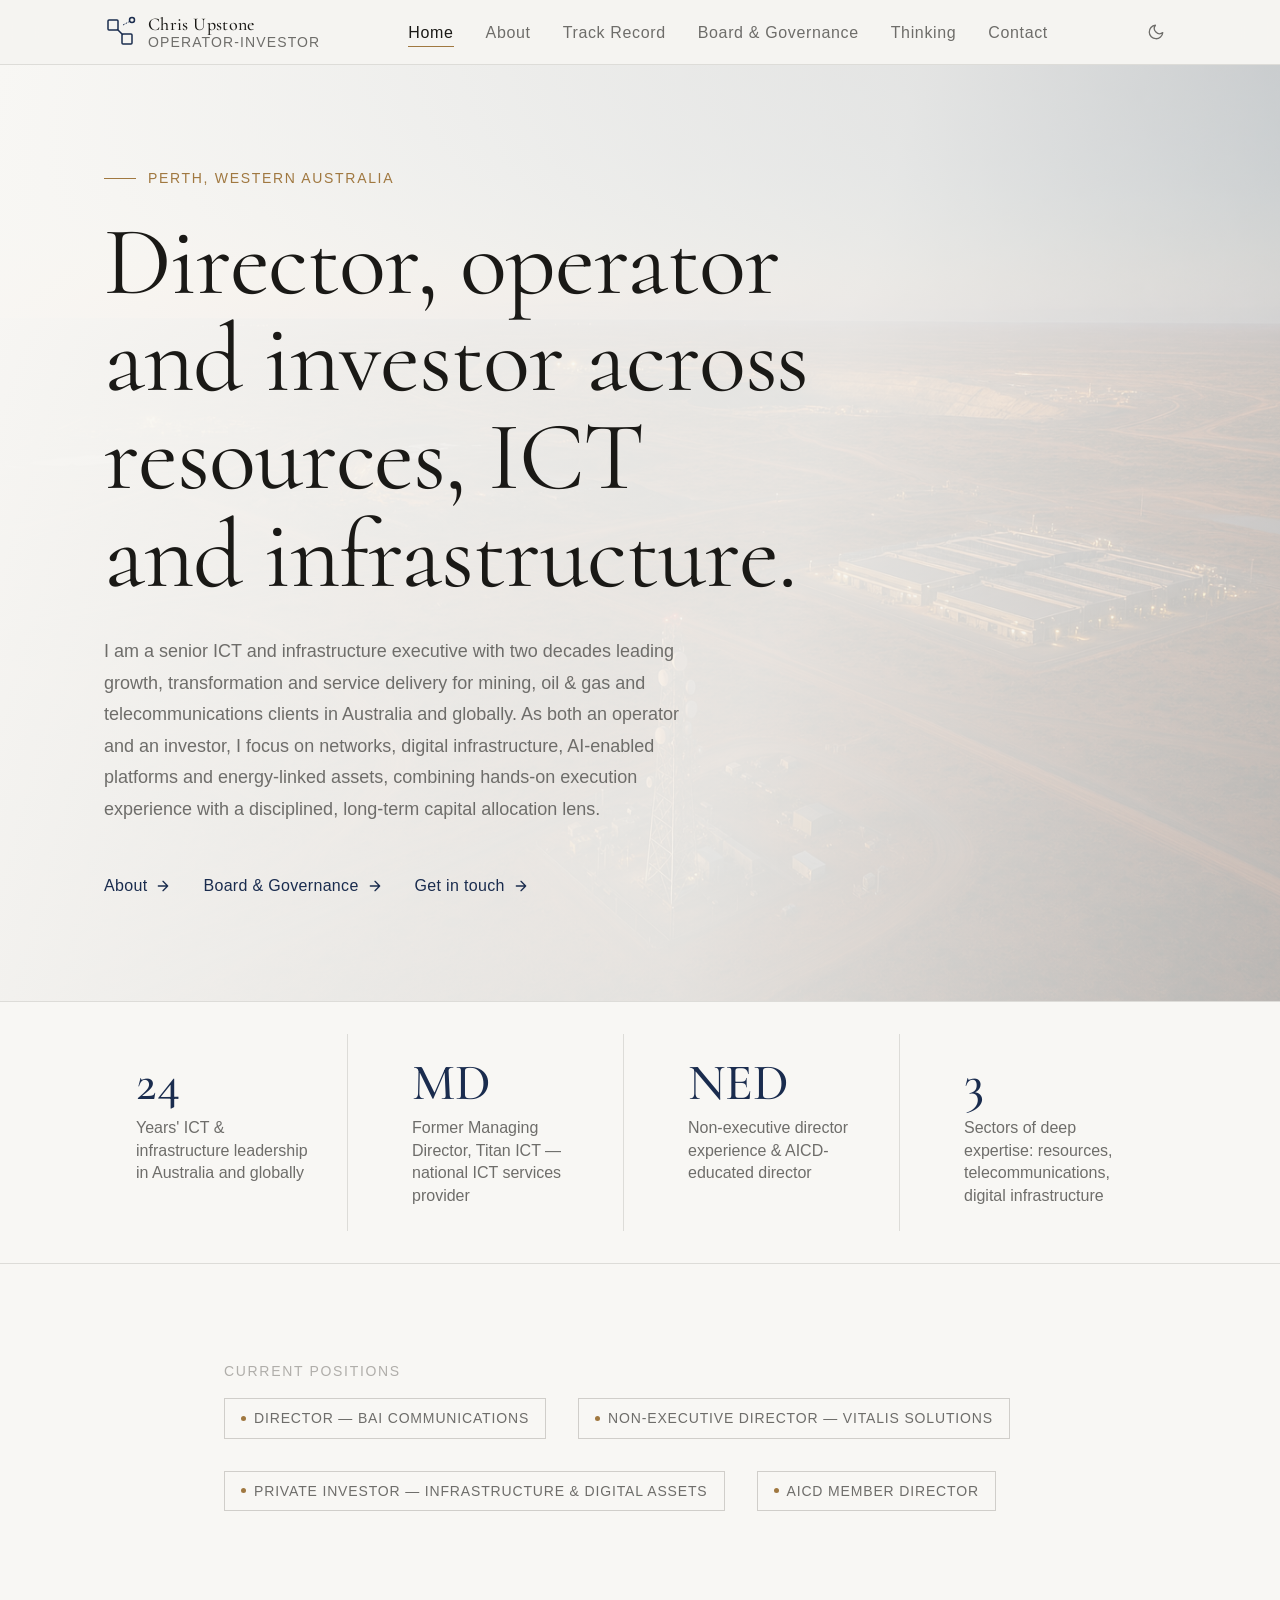
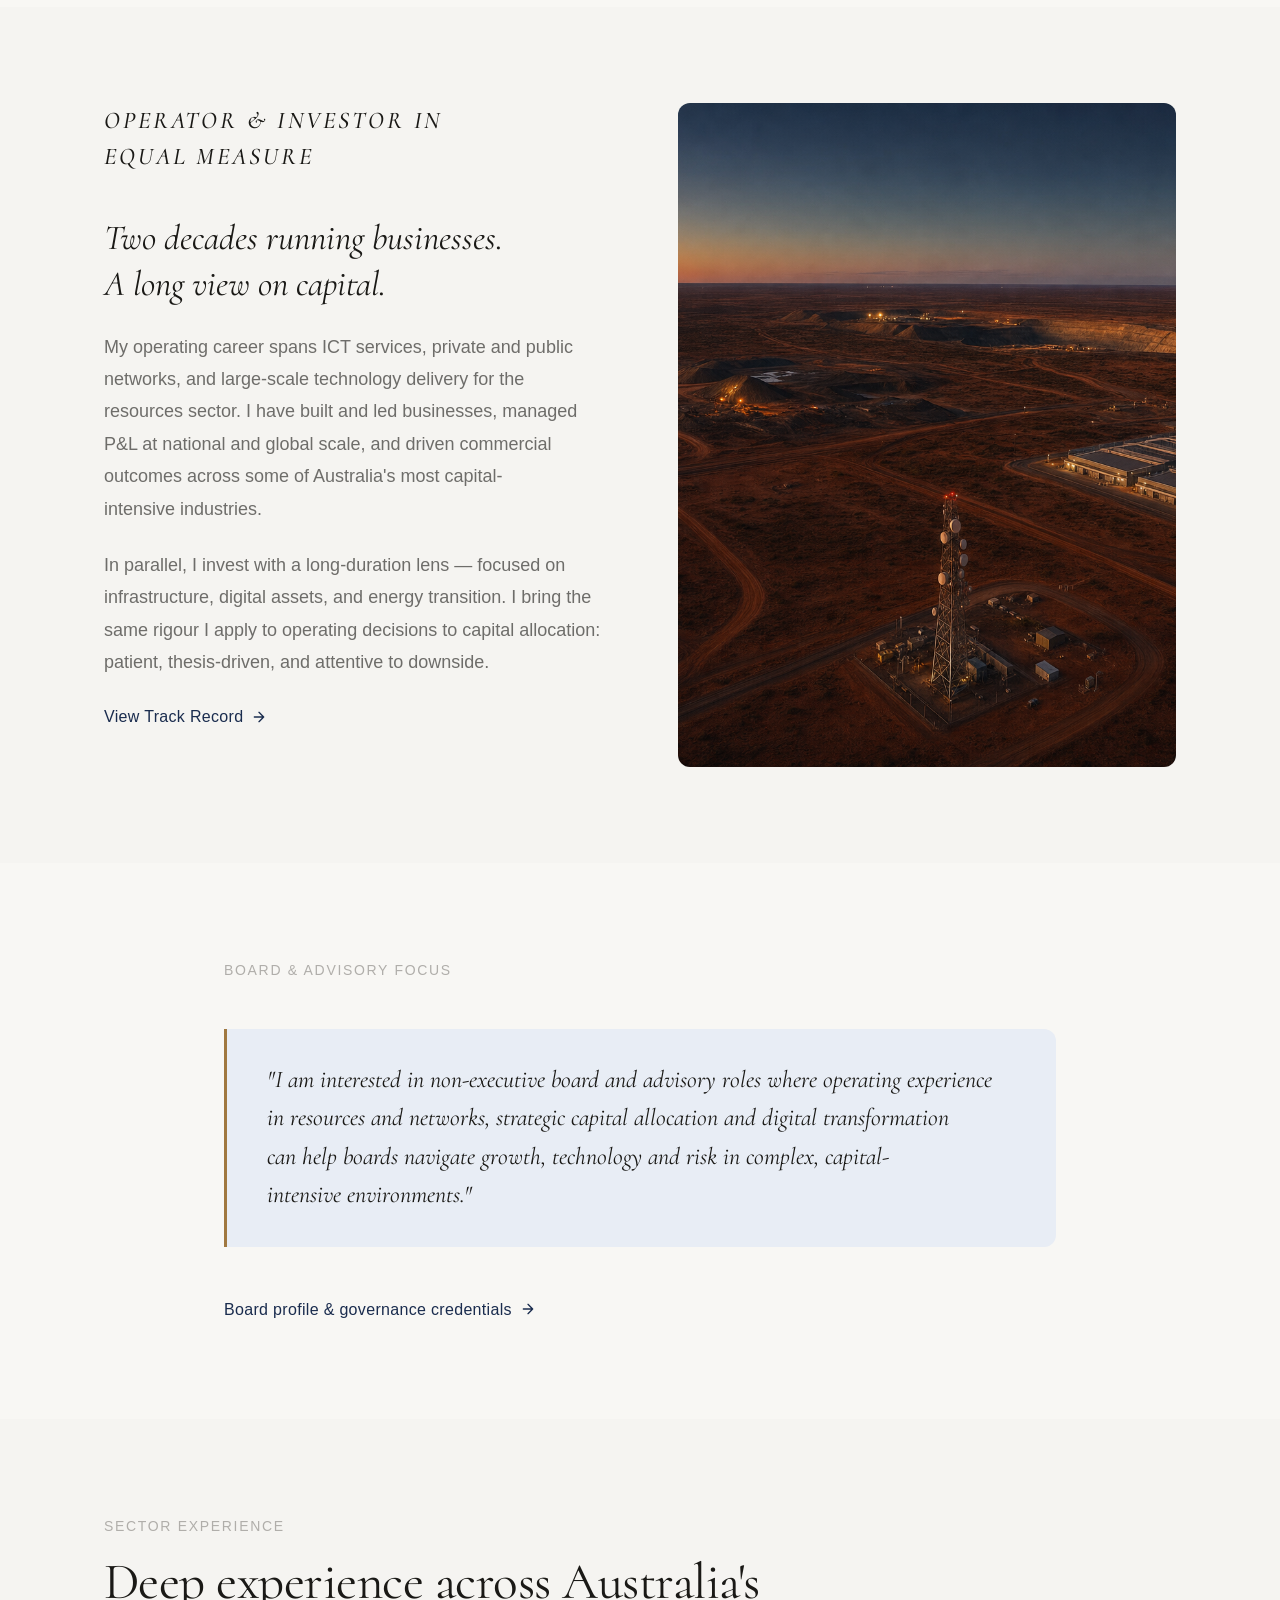
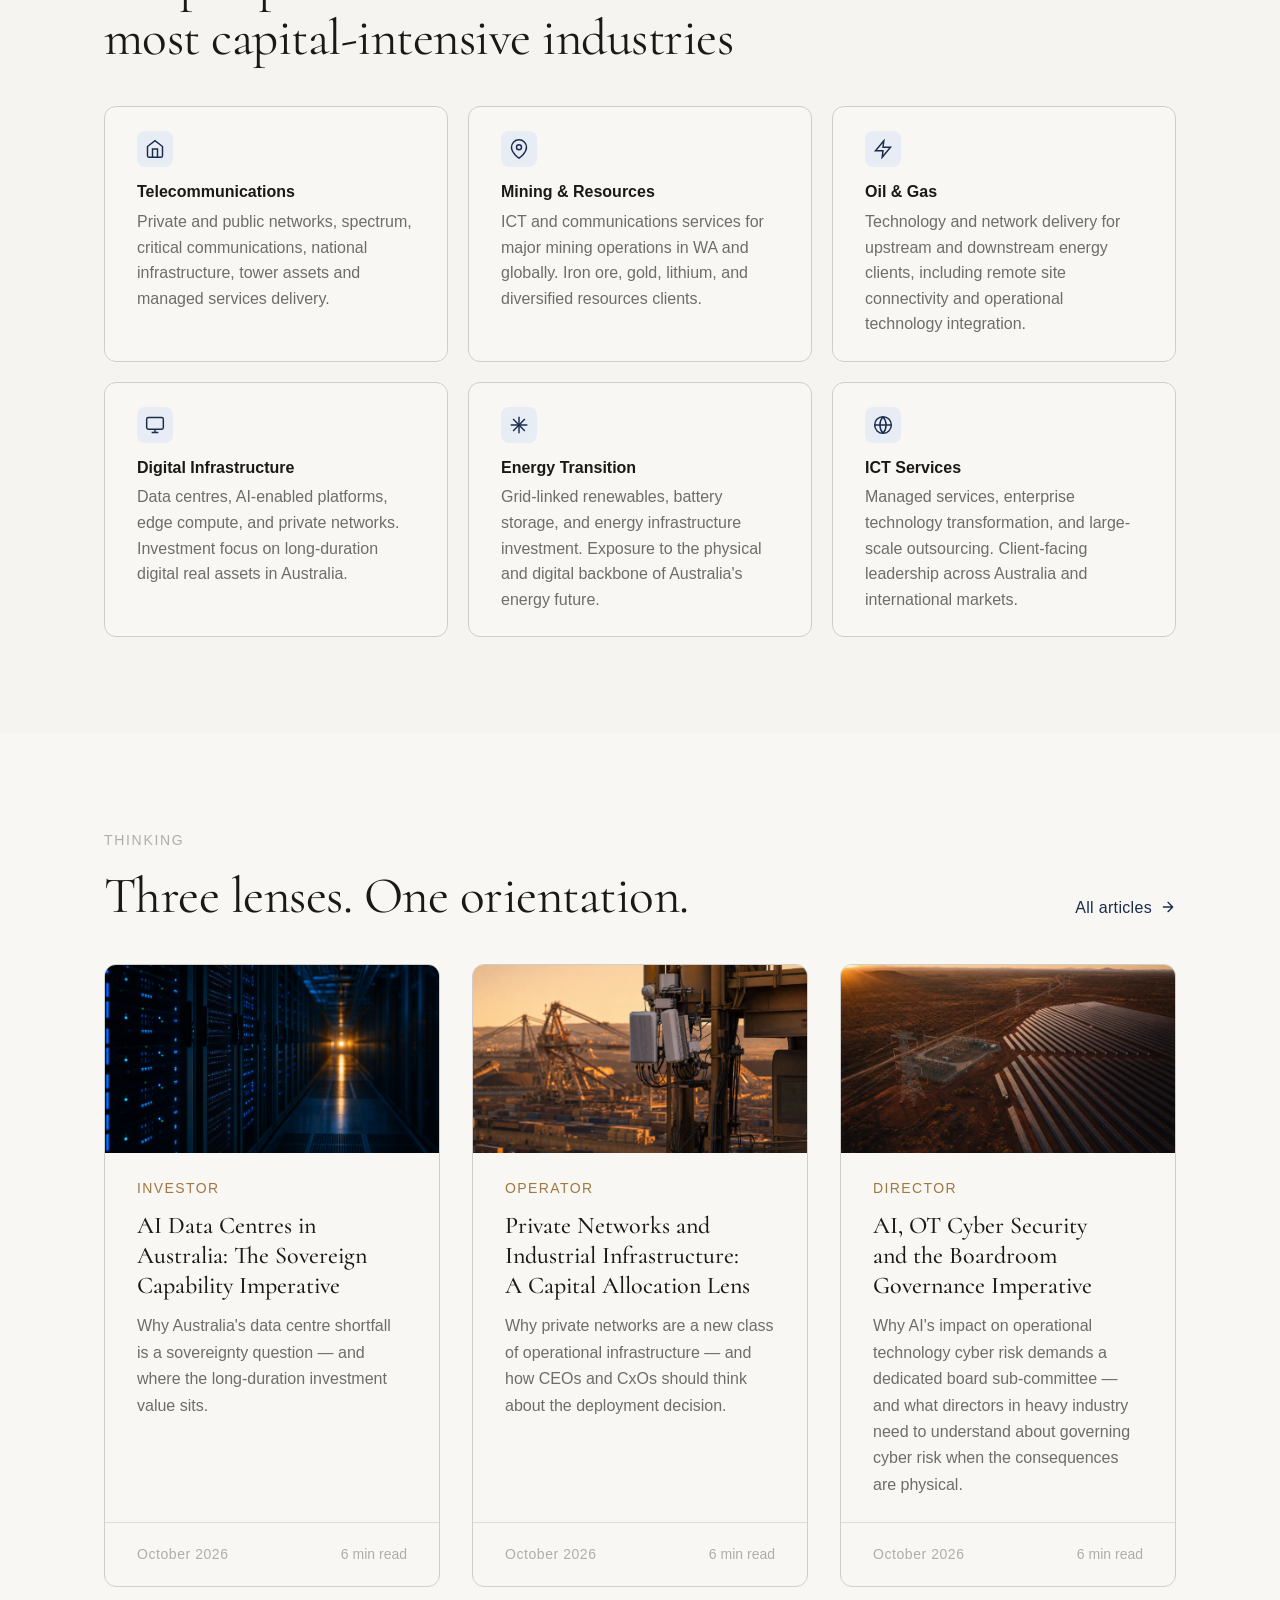
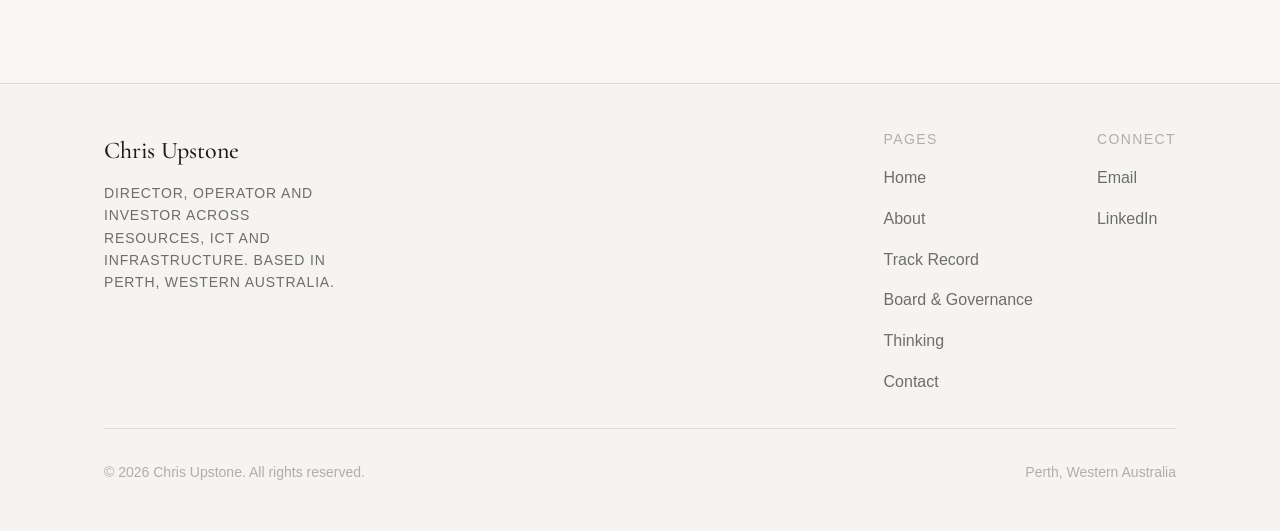
==== commit e2936442: "Fix Titan ICT description: national technology services → national ICT services provider" ====
--- a/index.html
+++ b/index.html
@@ -113,7 +113,7 @@
             </div>
             <div class="proof-item reveal reveal--delay-1">
               <div class="proof-item__number">MD</div>
-              <div class="proof-item__label">Former Managing Director, Titan ICT — national technology services</div>
+              <div class="proof-item__label">Former Managing Director, Titan ICT — national ICT services provider</div>
             </div>
             <div class="proof-item reveal reveal--delay-2">
               <div class="proof-item__number">NED</div>
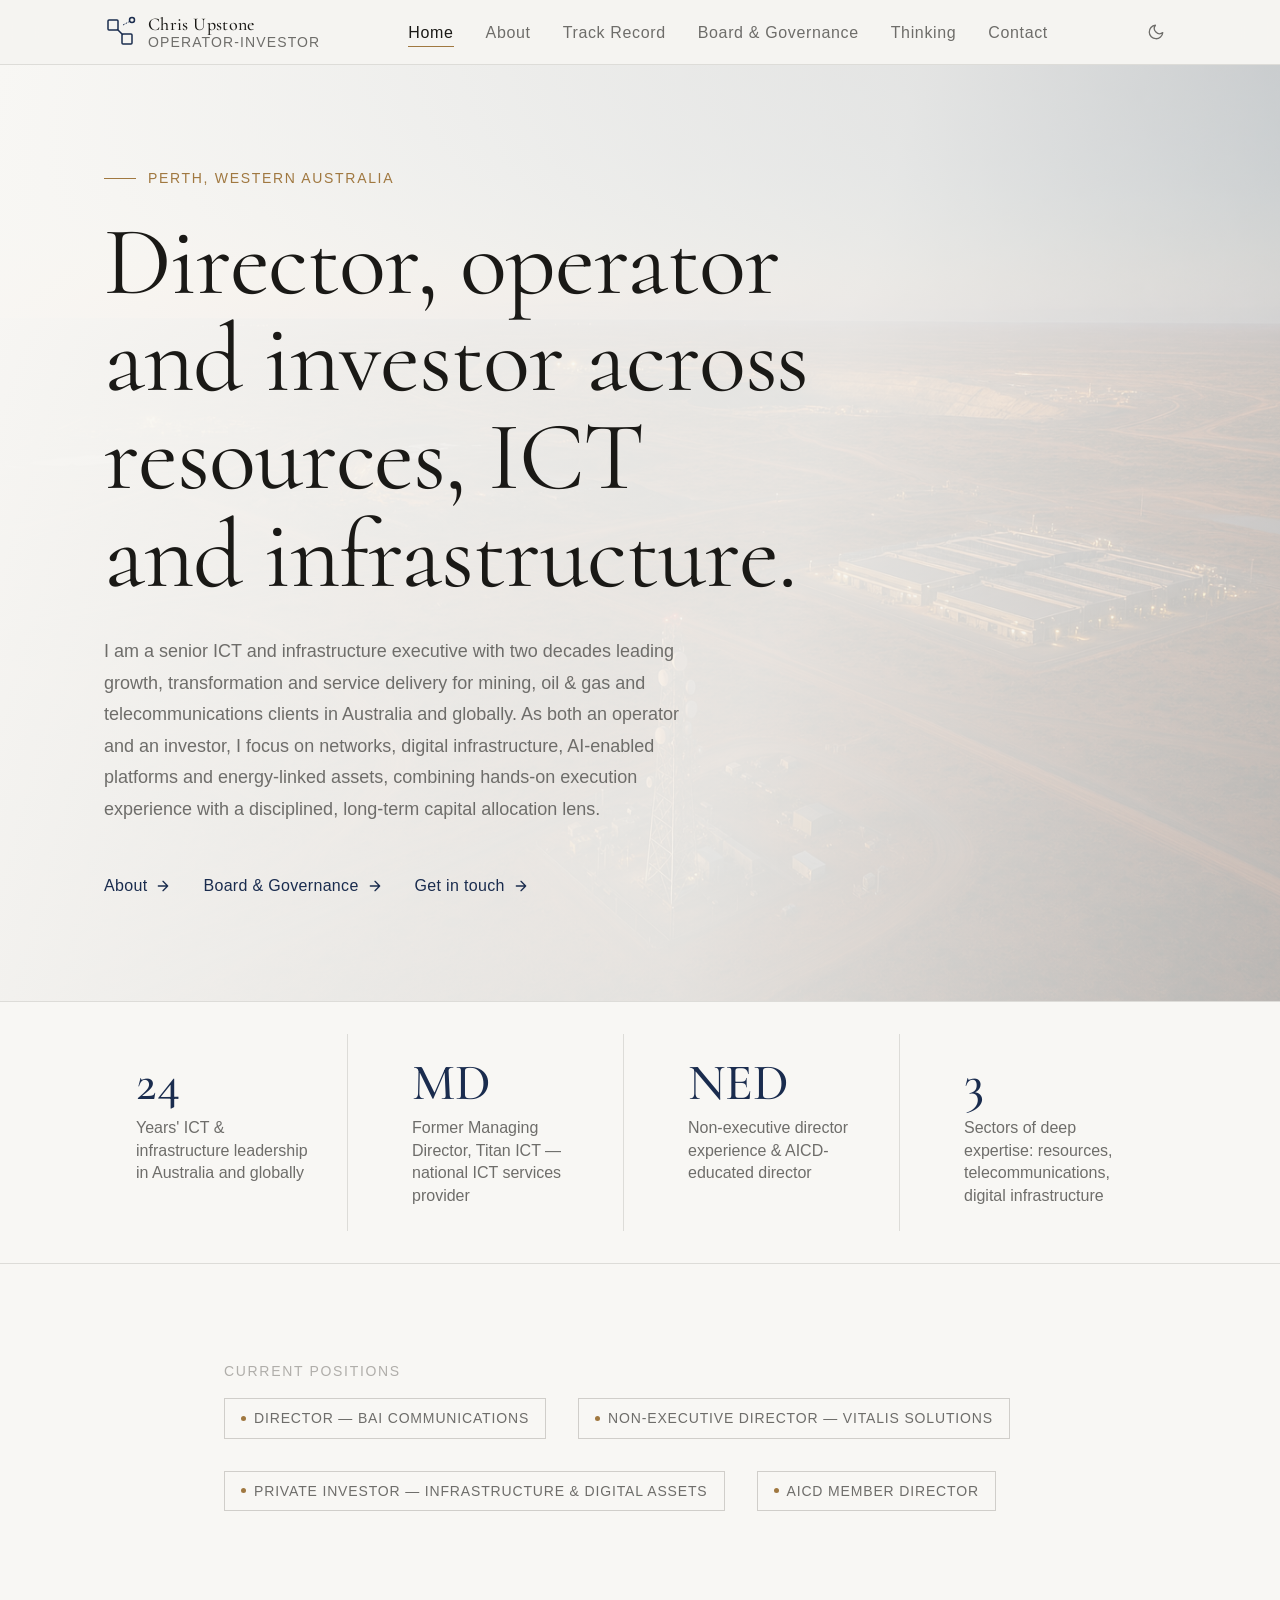
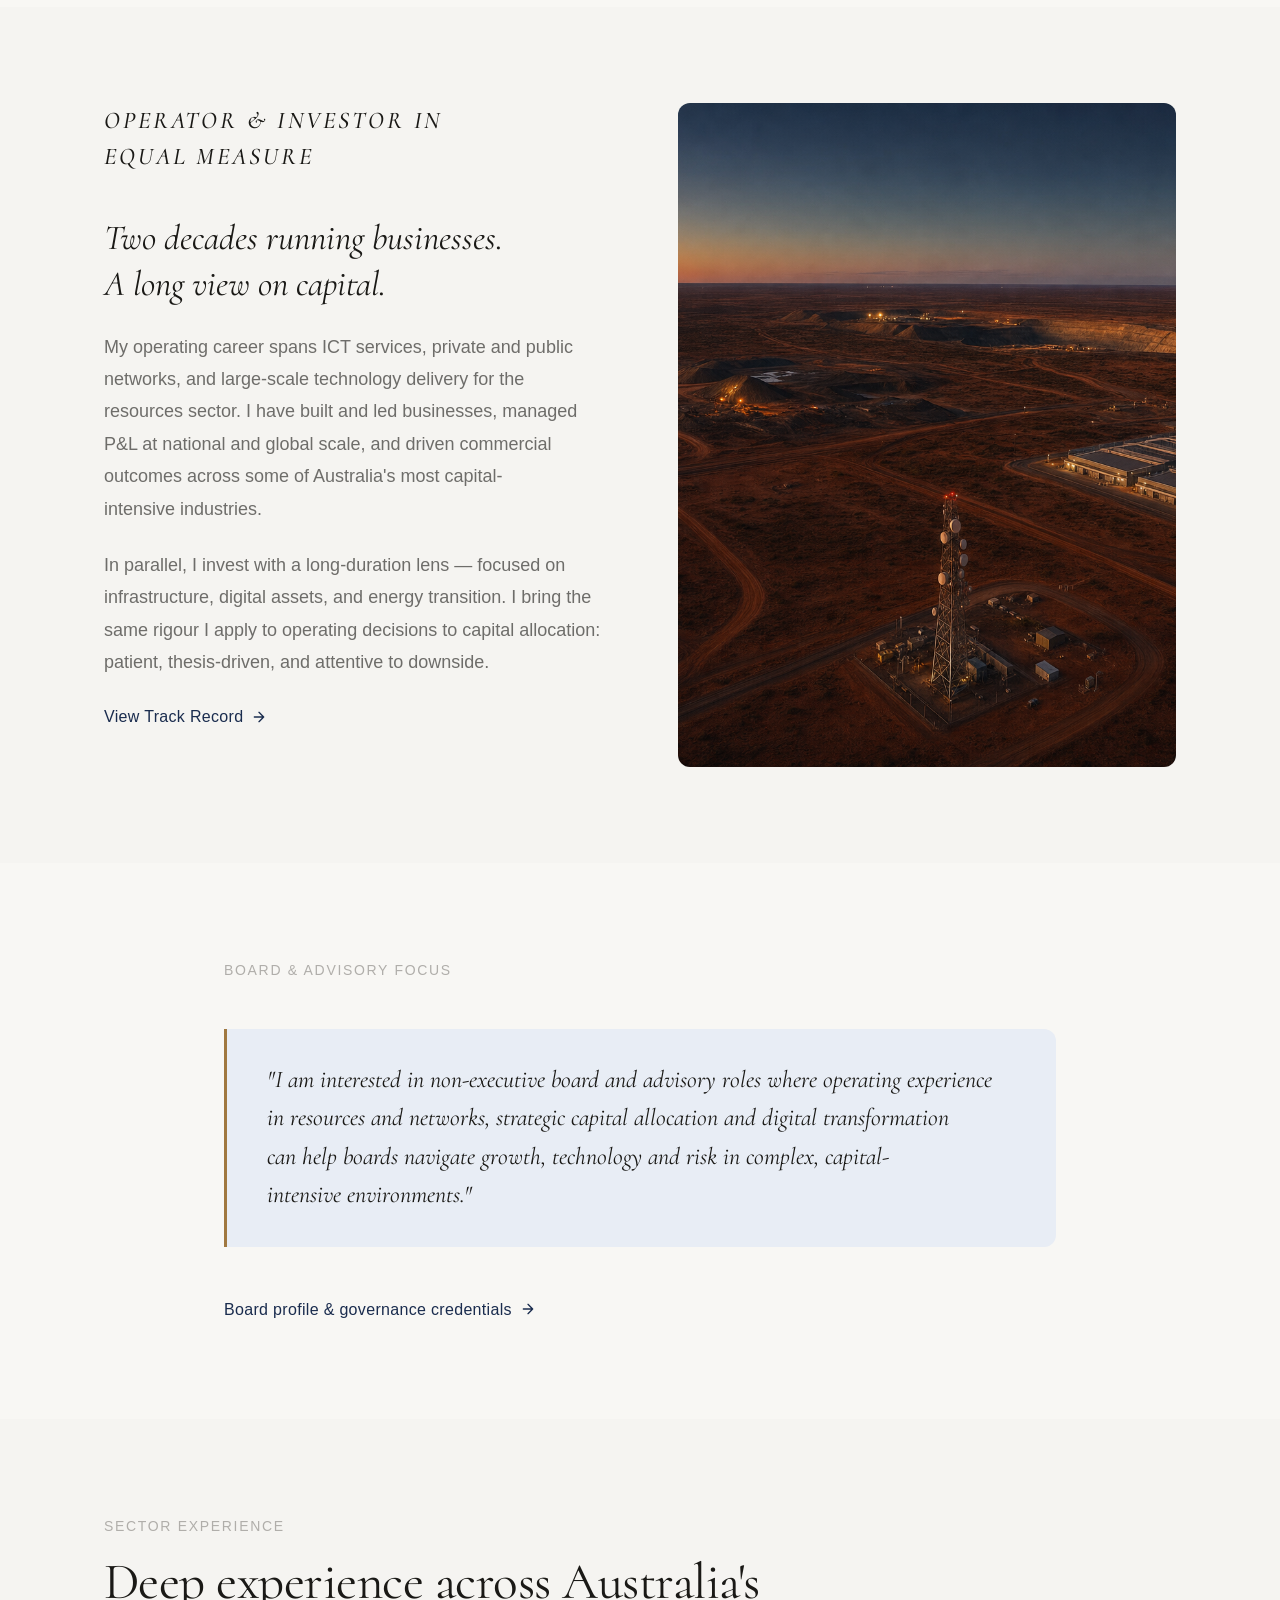
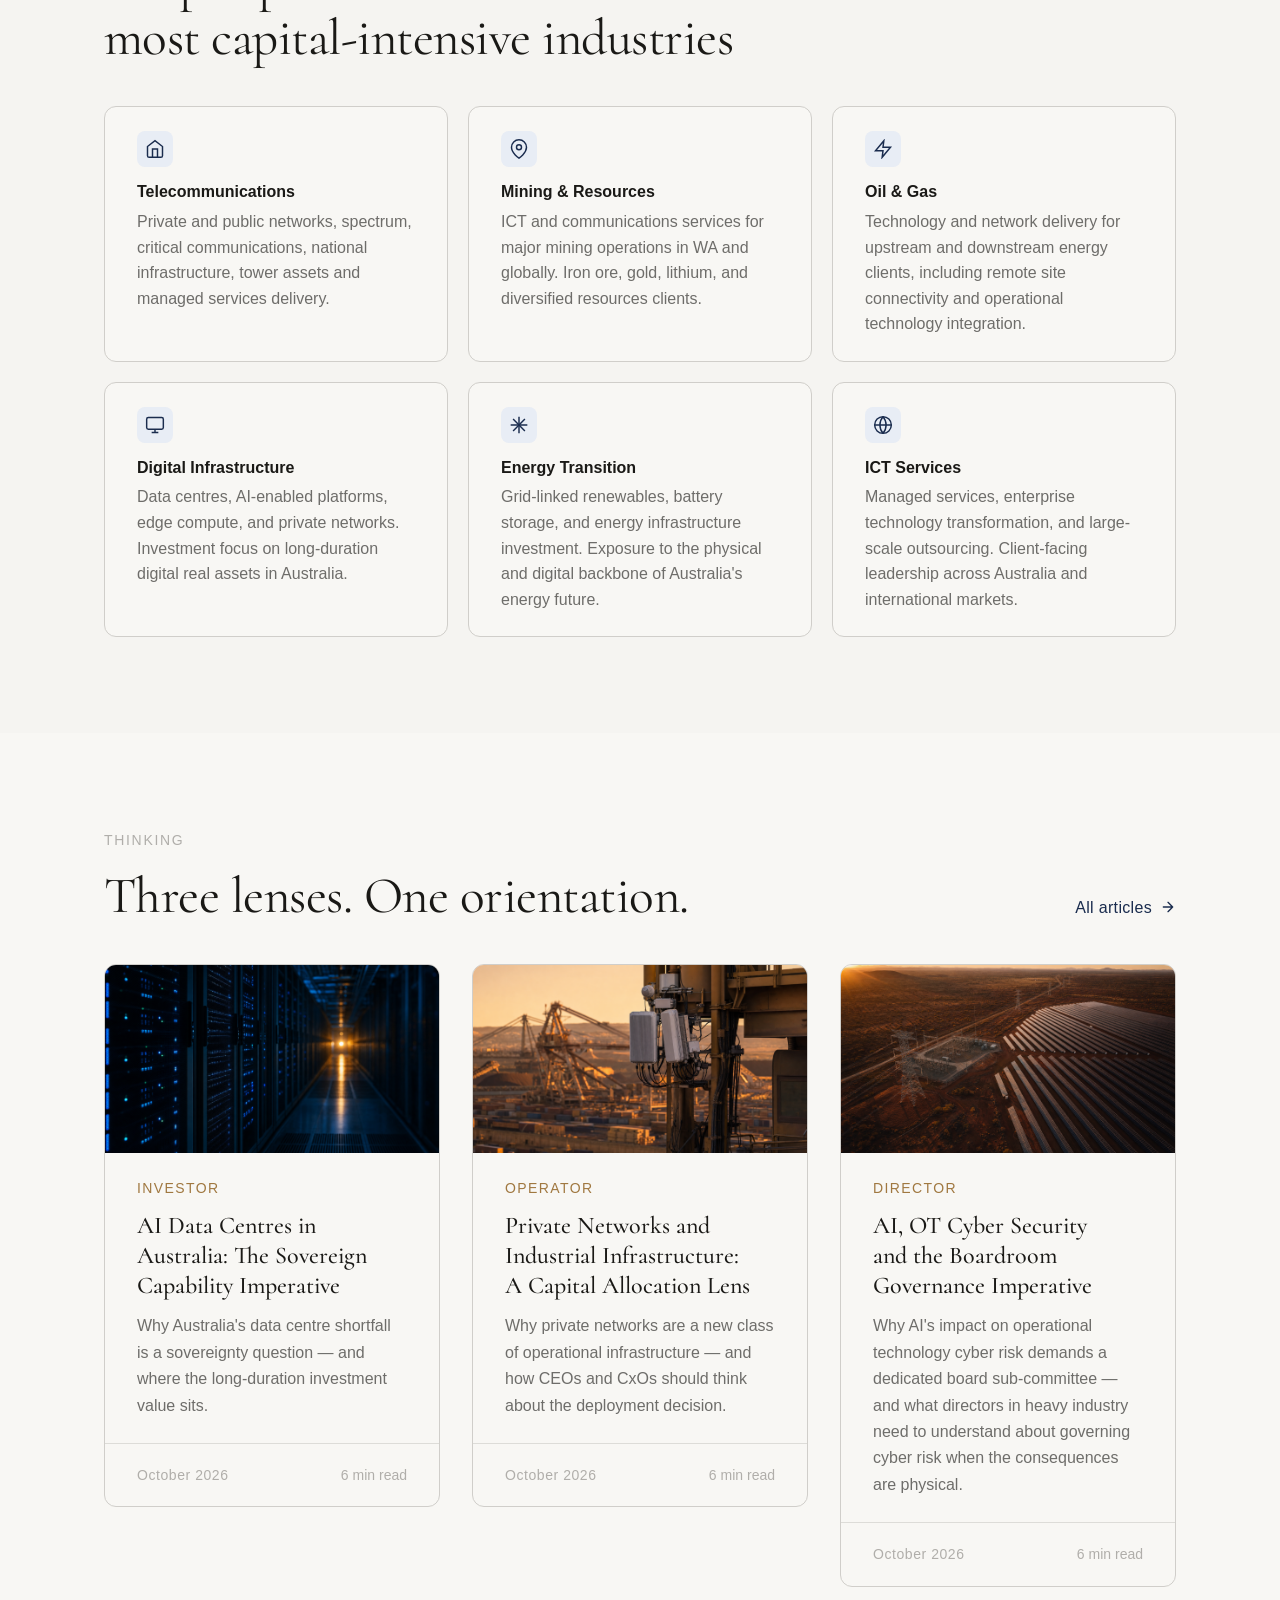
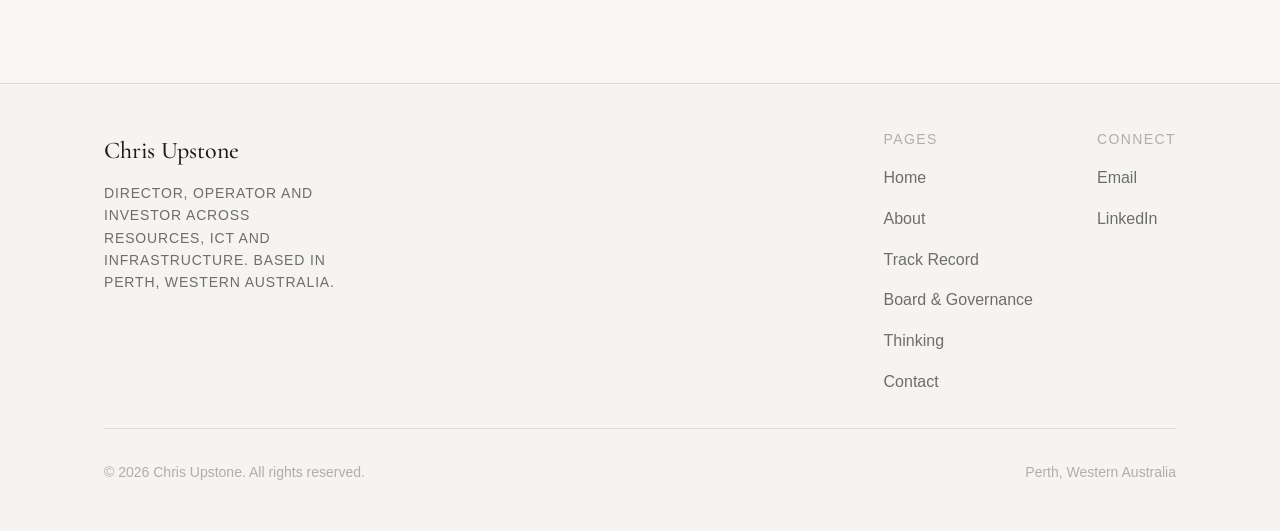
==== commit f287ca74: "Fix homepage article links — wrap article cards in anchor tags" ====
--- a/index.html
+++ b/index.html
@@ -287,6 +287,7 @@
           </div>
 
           <div class="articles-grid">
+            <a href="articles/ai-data-centres-australia.html" class="article-card-link">
             <article class="article-card reveal">
               <div class="article-card__image">
                 <img src="./assets/images/thinking-datacentre.png" alt="Data centre server rows" loading="lazy">
@@ -301,7 +302,9 @@
                 <span class="article-card__read-time">6 min read</span>
               </div>
             </article>
-
+            </a>
+
+            <a href="articles/private-networks-capital-allocation.html" class="article-card-link">
             <article class="article-card reveal reveal--delay-1">
               <div class="article-card__image">
                 <img src="./assets/images/thinking-privatenetworks.png" alt="Industrial wireless network equipment at a mining port" loading="lazy">
@@ -316,7 +319,9 @@
                 <span class="article-card__read-time">6 min read</span>
               </div>
             </article>
-
+            </a>
+
+            <a href="articles/ai-ot-cyber-security-governance.html" class="article-card-link">
             <article class="article-card reveal reveal--delay-2">
               <div class="article-card__image">
                 <img src="./assets/images/thinking-energytransition.png" alt="Industrial control systems and digital infrastructure" loading="lazy">
@@ -331,6 +336,7 @@
                 <span class="article-card__read-time">6 min read</span>
               </div>
             </article>
+            </a>
           </div>
         </div>
       </section>
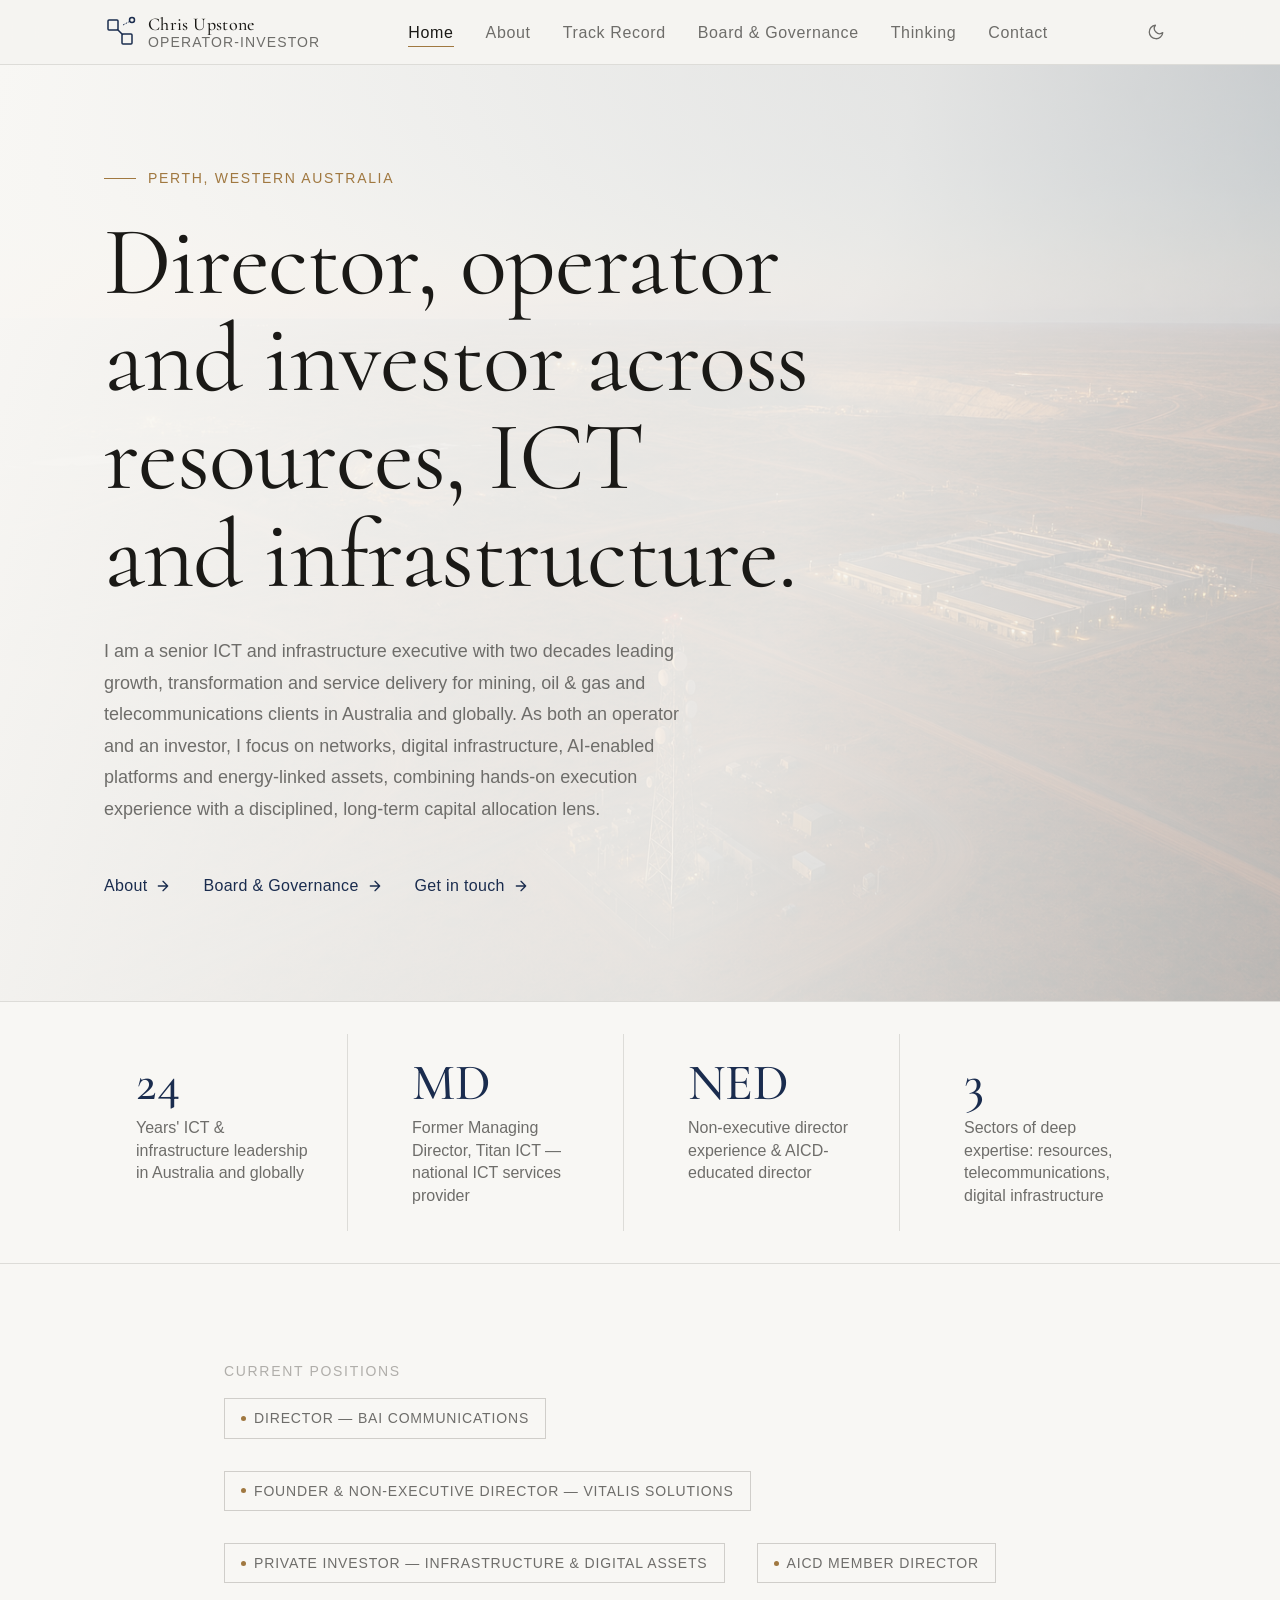
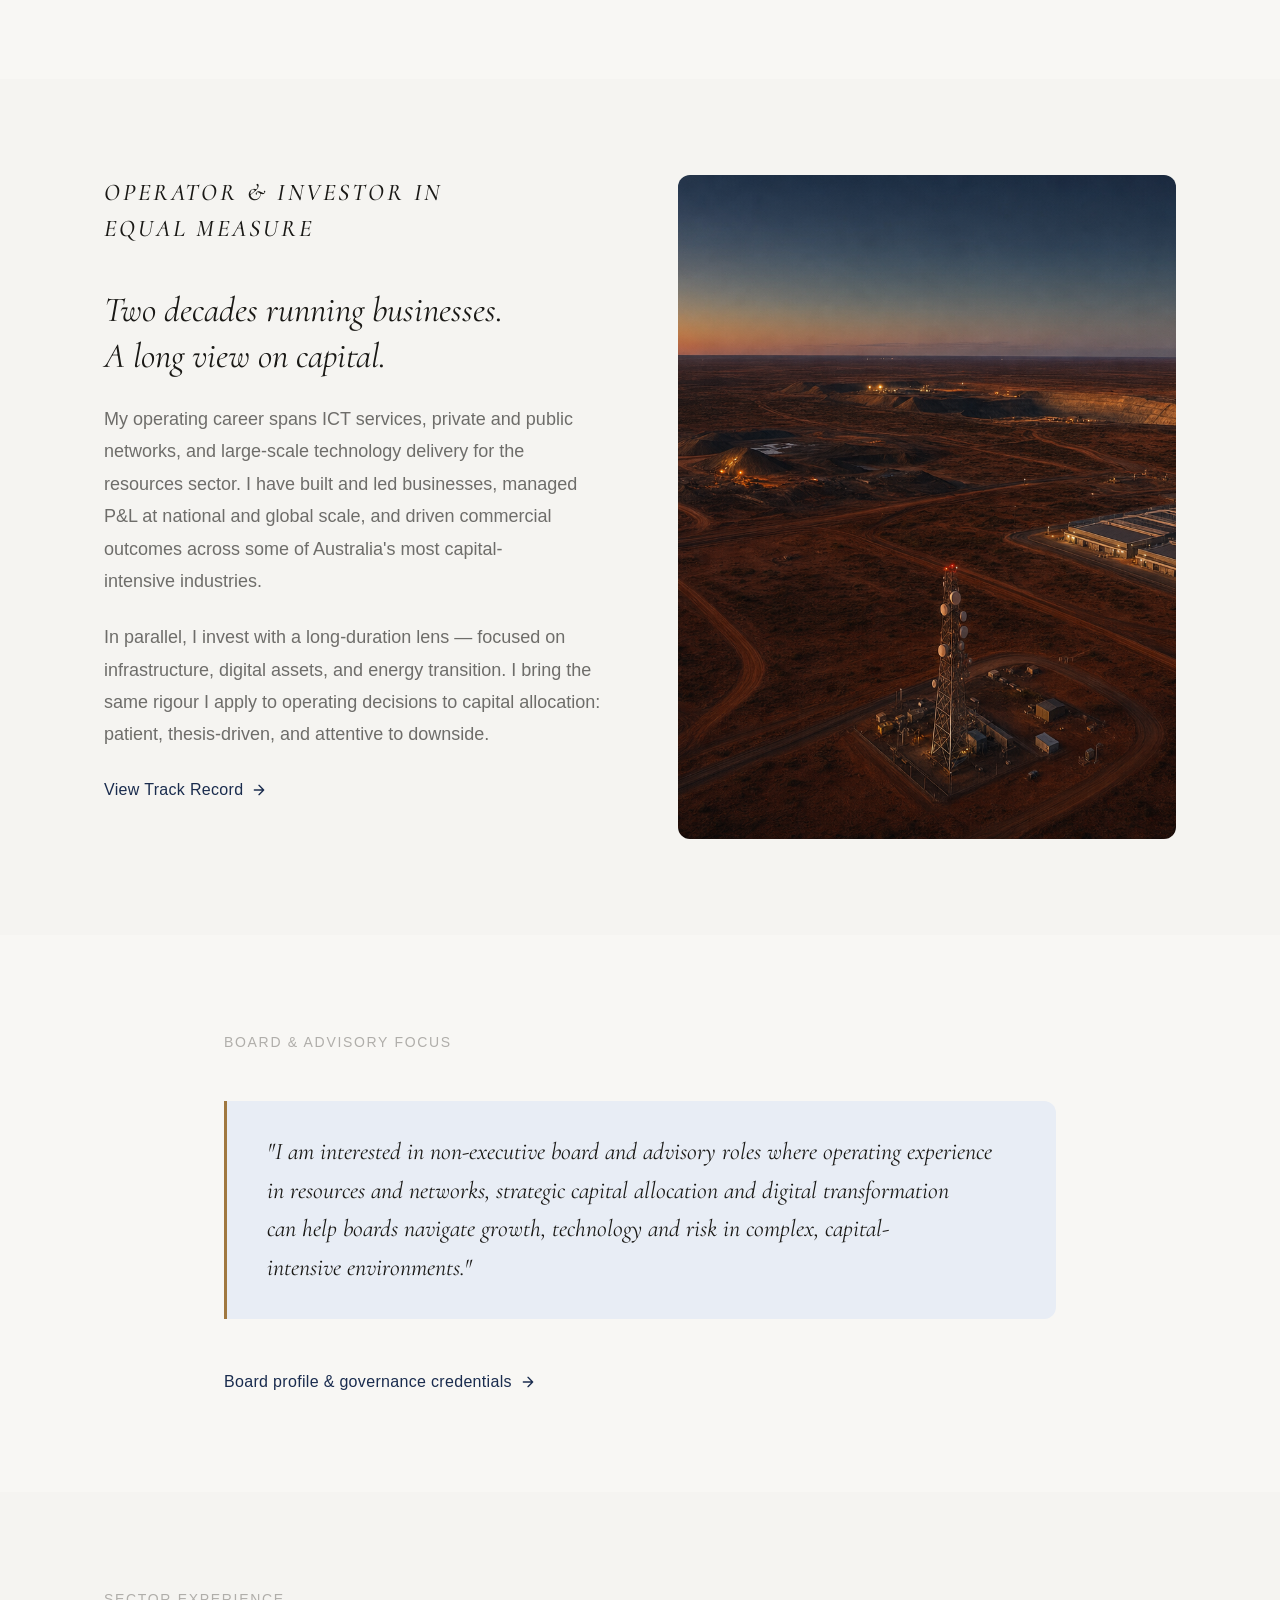
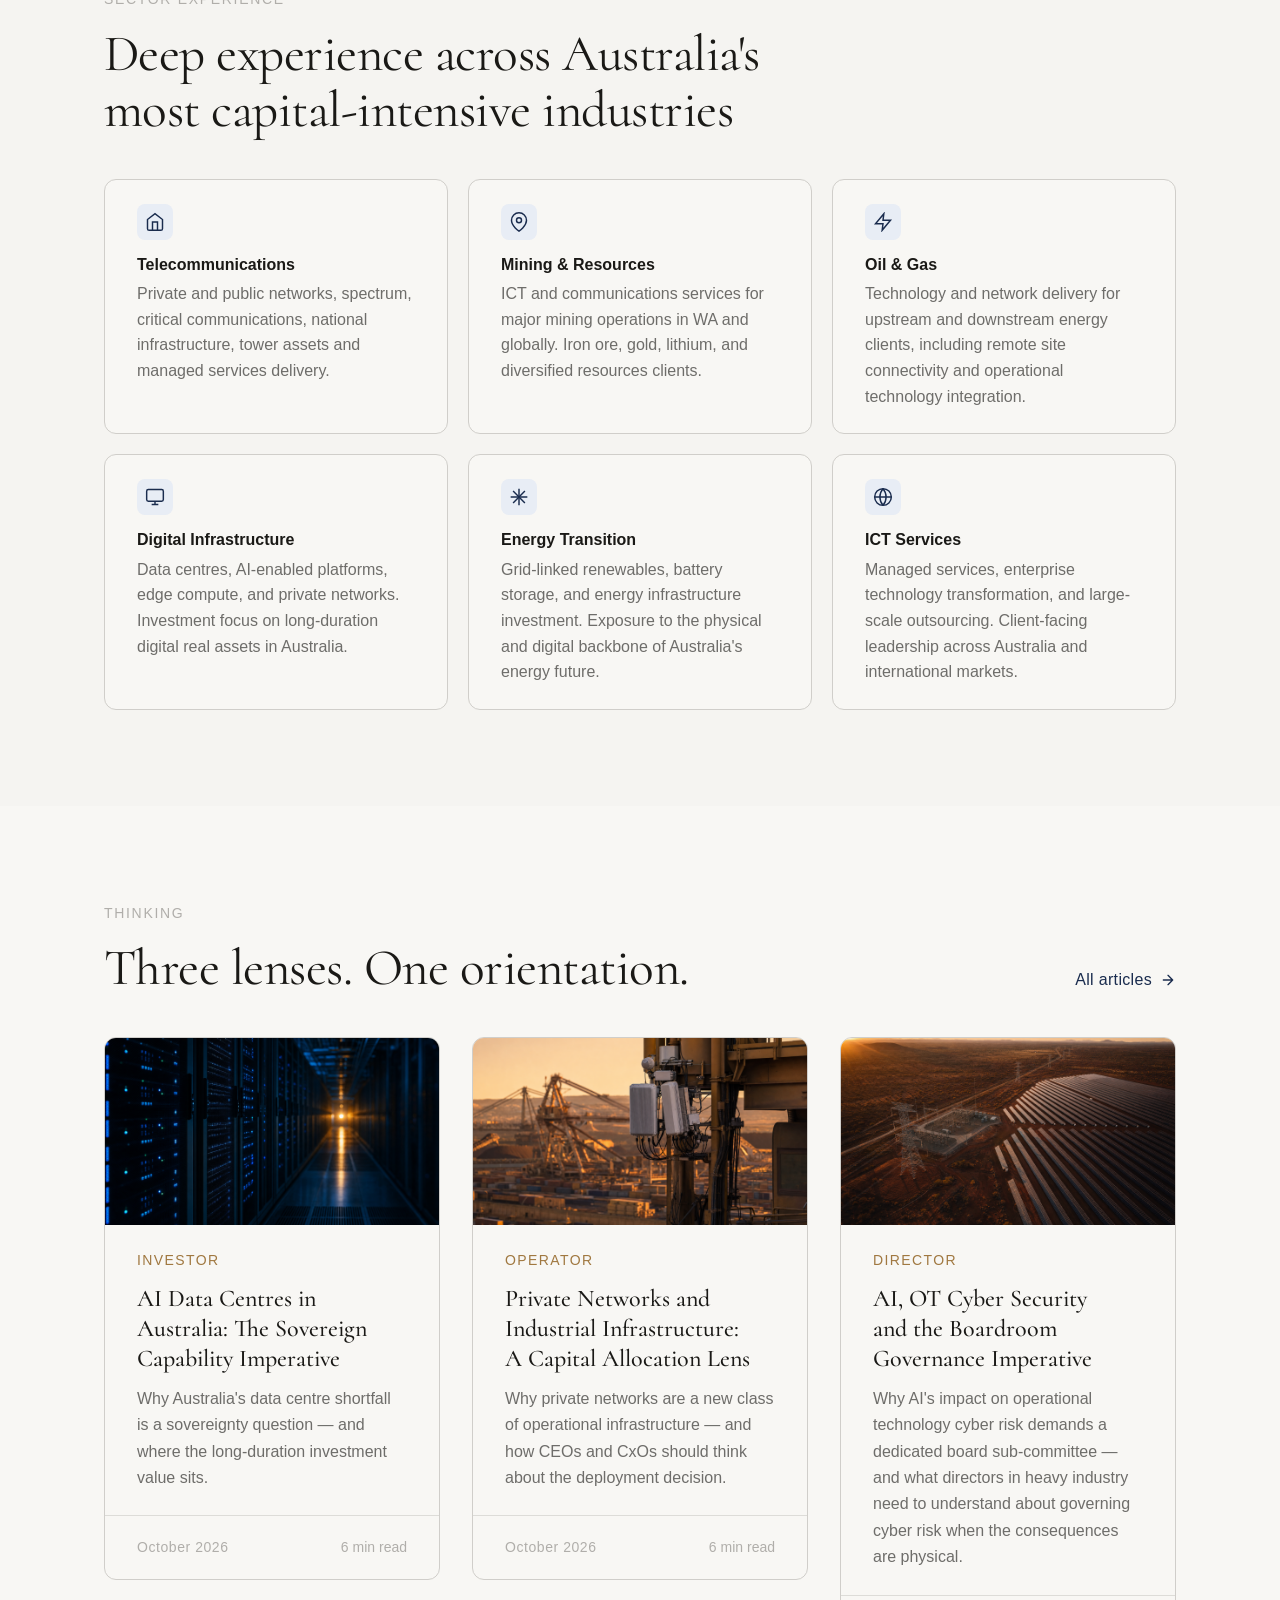
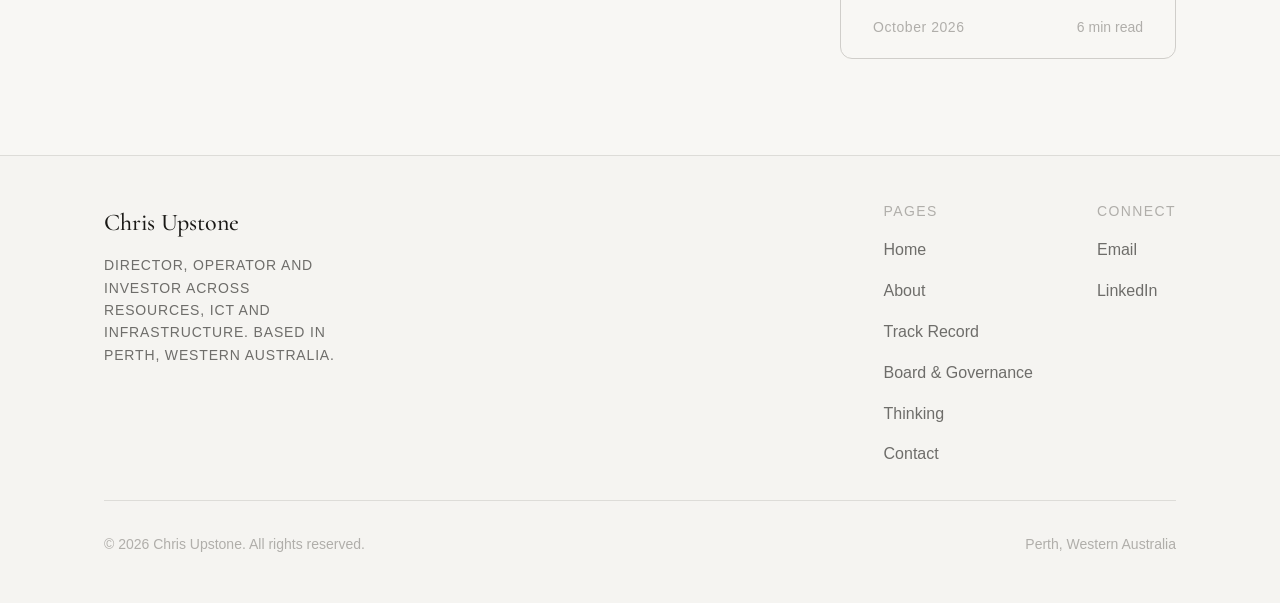
==== commit c241852d: "Add Vitalis Solutions as founder, healthcare/education ICT, largest investment - Board page: 'Founde" ====
--- a/index.html
+++ b/index.html
@@ -18,6 +18,11 @@
   <meta property="og:image" content="./assets/images/hero-infrastructure.png">
   <meta property="og:url" content="https://chrisupstone.me">
   <meta name="twitter:card" content="summary_large_image">
+  <meta name="twitter:title" content="Chris Upstone — Operator-Investor">
+  <meta name="twitter:description" content="Senior ICT and infrastructure executive. Operator and investor across telecommunications, resources, and digital infrastructure.">
+  <meta name="twitter:image" content="https://chrisupstone.me/assets/images/hero-infrastructure.png">
+
+  <link rel="icon" type="image/svg+xml" href="./assets/favicon.svg">
 
   <!-- Structured data (Person) -->
   <script type="application/ld+json">
@@ -30,7 +35,7 @@
     "description": "Senior ICT and infrastructure executive and operator-investor in telecommunications, resources, and digital infrastructure.",
     "address": { "@type": "PostalAddress", "addressLocality": "Perth", "addressRegion": "WA", "addressCountry": "AU" },
     "url": "https://chrisupstone.me",
-    "sameAs": ["https://www.linkedin.com/in/chrisupstone"]
+    "sameAs": ["https://www.linkedin.com/in/cupstone"]
   }
   </script>
 
@@ -141,7 +146,7 @@
             </span>
             <span class="role-chip" role="listitem">
               <span class="role-chip__dot" aria-hidden="true"></span>
-              Non-Executive Director — Vitalis Solutions
+              Founder & Non-Executive Director — Vitalis Solutions
             </span>
             <span class="role-chip" role="listitem">
               <span class="role-chip__dot" aria-hidden="true"></span>
--- a/style.css
+++ b/style.css
@@ -1501,9 +1501,10 @@
 
 .article-view__title {
   font-family: var(--font-display);
-  font-size: clamp(var(--text-2xl), 5vw, var(--text-4xl));
-  font-weight: 500;
-  line-height: 1.15;
+  font-size: clamp(2.5rem, 1rem + 5vw, 4.5rem);
+  font-weight: 600;
+  line-height: 1.1;
+  letter-spacing: -0.01em;
   color: var(--color-text);
   margin-bottom: var(--space-5);
 }
@@ -1583,6 +1584,67 @@
   flex-direction: column;
   align-items: center;
   gap: var(--space-8);
+}
+
+.article-view__read-next {
+  margin-top: var(--space-12);
+  padding-top: var(--space-8);
+  border-top: 1px solid var(--color-border);
+}
+
+.article-view__read-next h3 {
+  font-family: 'Switzer', sans-serif;
+  font-size: var(--text-sm);
+  font-weight: 500;
+  color: var(--color-text-muted);
+  text-transform: uppercase;
+  letter-spacing: 0.08em;
+  margin-bottom: var(--space-5);
+}
+
+.article-view__read-next-links {
+  display: grid;
+  grid-template-columns: 1fr 1fr;
+  gap: var(--space-5);
+}
+
+.article-view__read-next-links a {
+  display: block;
+  padding: var(--space-5);
+  border: 1px solid var(--color-border);
+  border-radius: 8px;
+  text-decoration: none;
+  color: var(--color-text);
+  transition: border-color 0.2s ease, box-shadow 0.2s ease;
+}
+
+.article-view__read-next-links a:hover {
+  border-color: var(--color-accent, #c9a96e);
+  box-shadow: 0 2px 8px rgba(0,0,0,0.06);
+}
+
+.article-view__read-next-links a span {
+  display: block;
+  font-family: 'Switzer', sans-serif;
+  font-size: var(--text-xs);
+  font-weight: 500;
+  color: var(--color-text-muted);
+  text-transform: uppercase;
+  letter-spacing: 0.06em;
+  margin-bottom: var(--space-2);
+}
+
+.article-view__read-next-links a strong {
+  font-family: 'Cormorant', serif;
+  font-size: var(--text-lg);
+  font-weight: 500;
+  line-height: 1.3;
+}
+
+@media (max-width: 640px) {
+  .article-view__read-next-links {
+    grid-template-columns: 1fr;
+  }
 }
 
 .article-view__share {
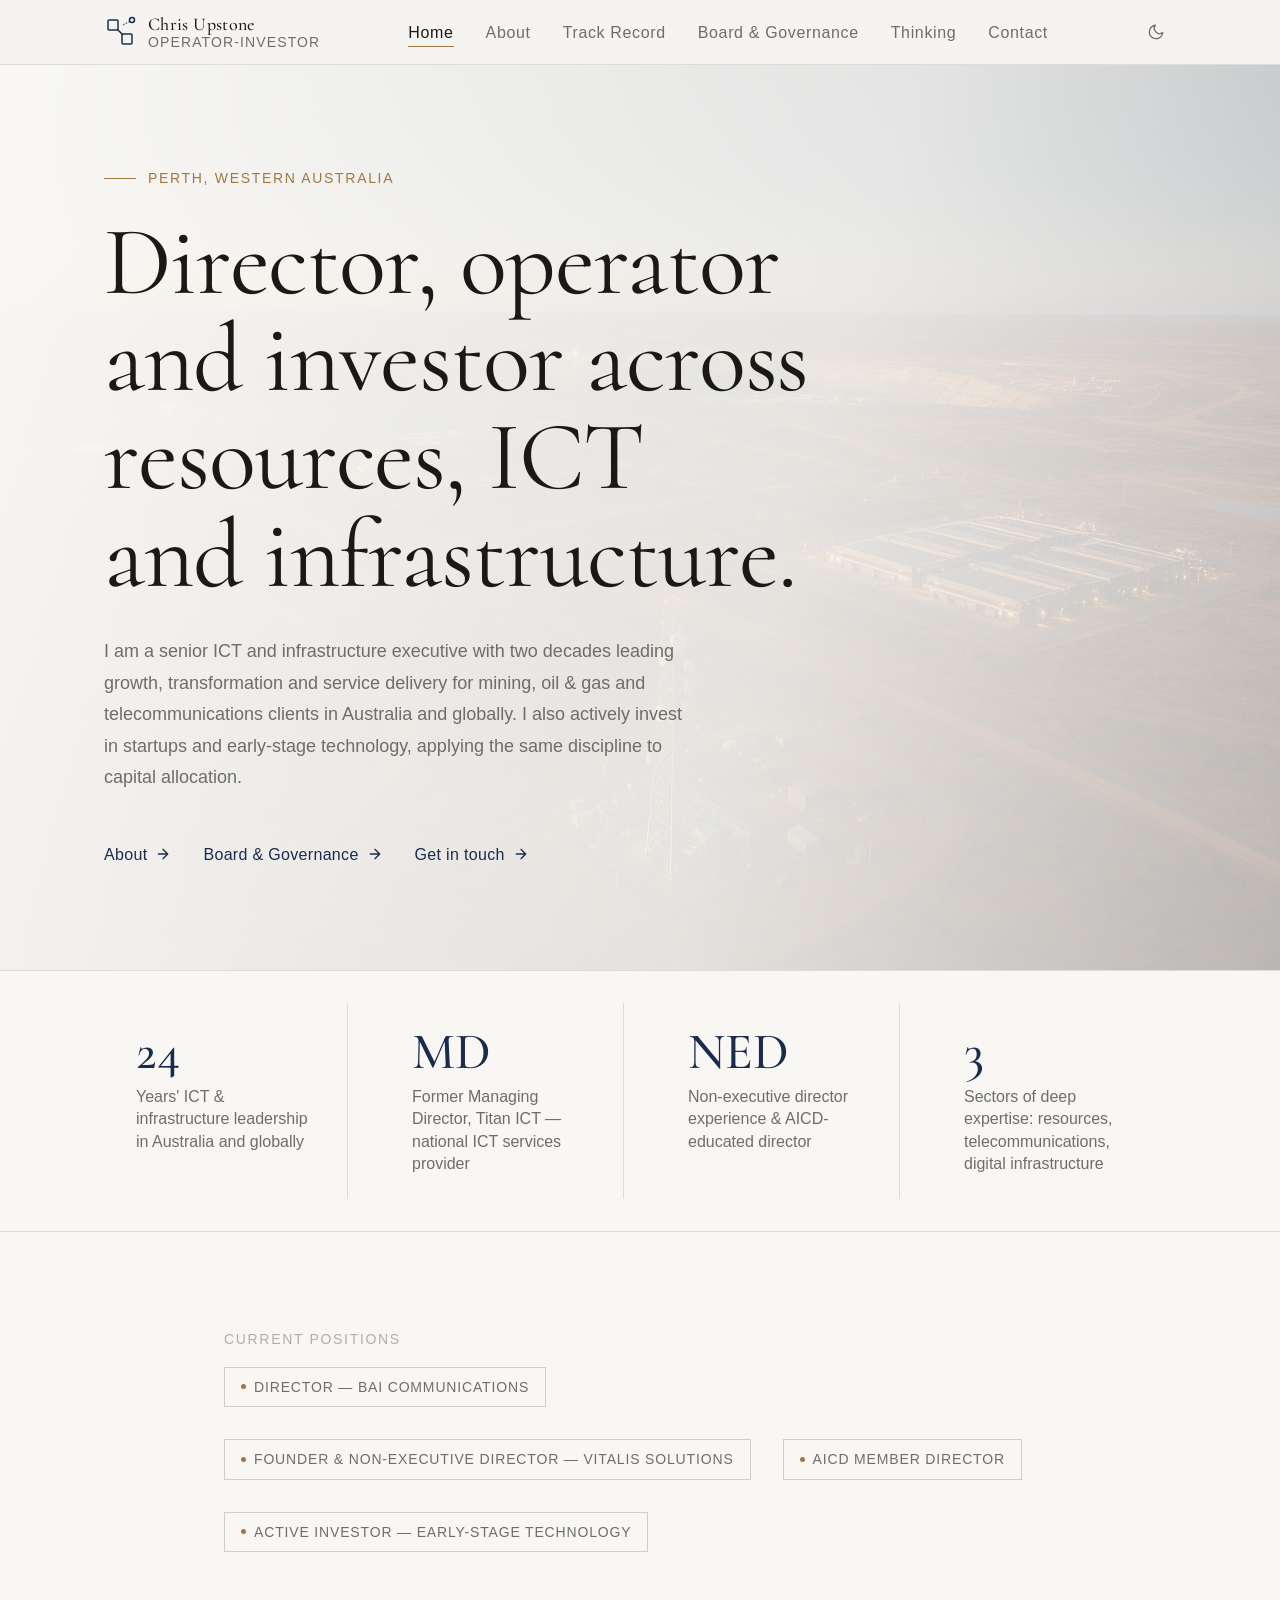
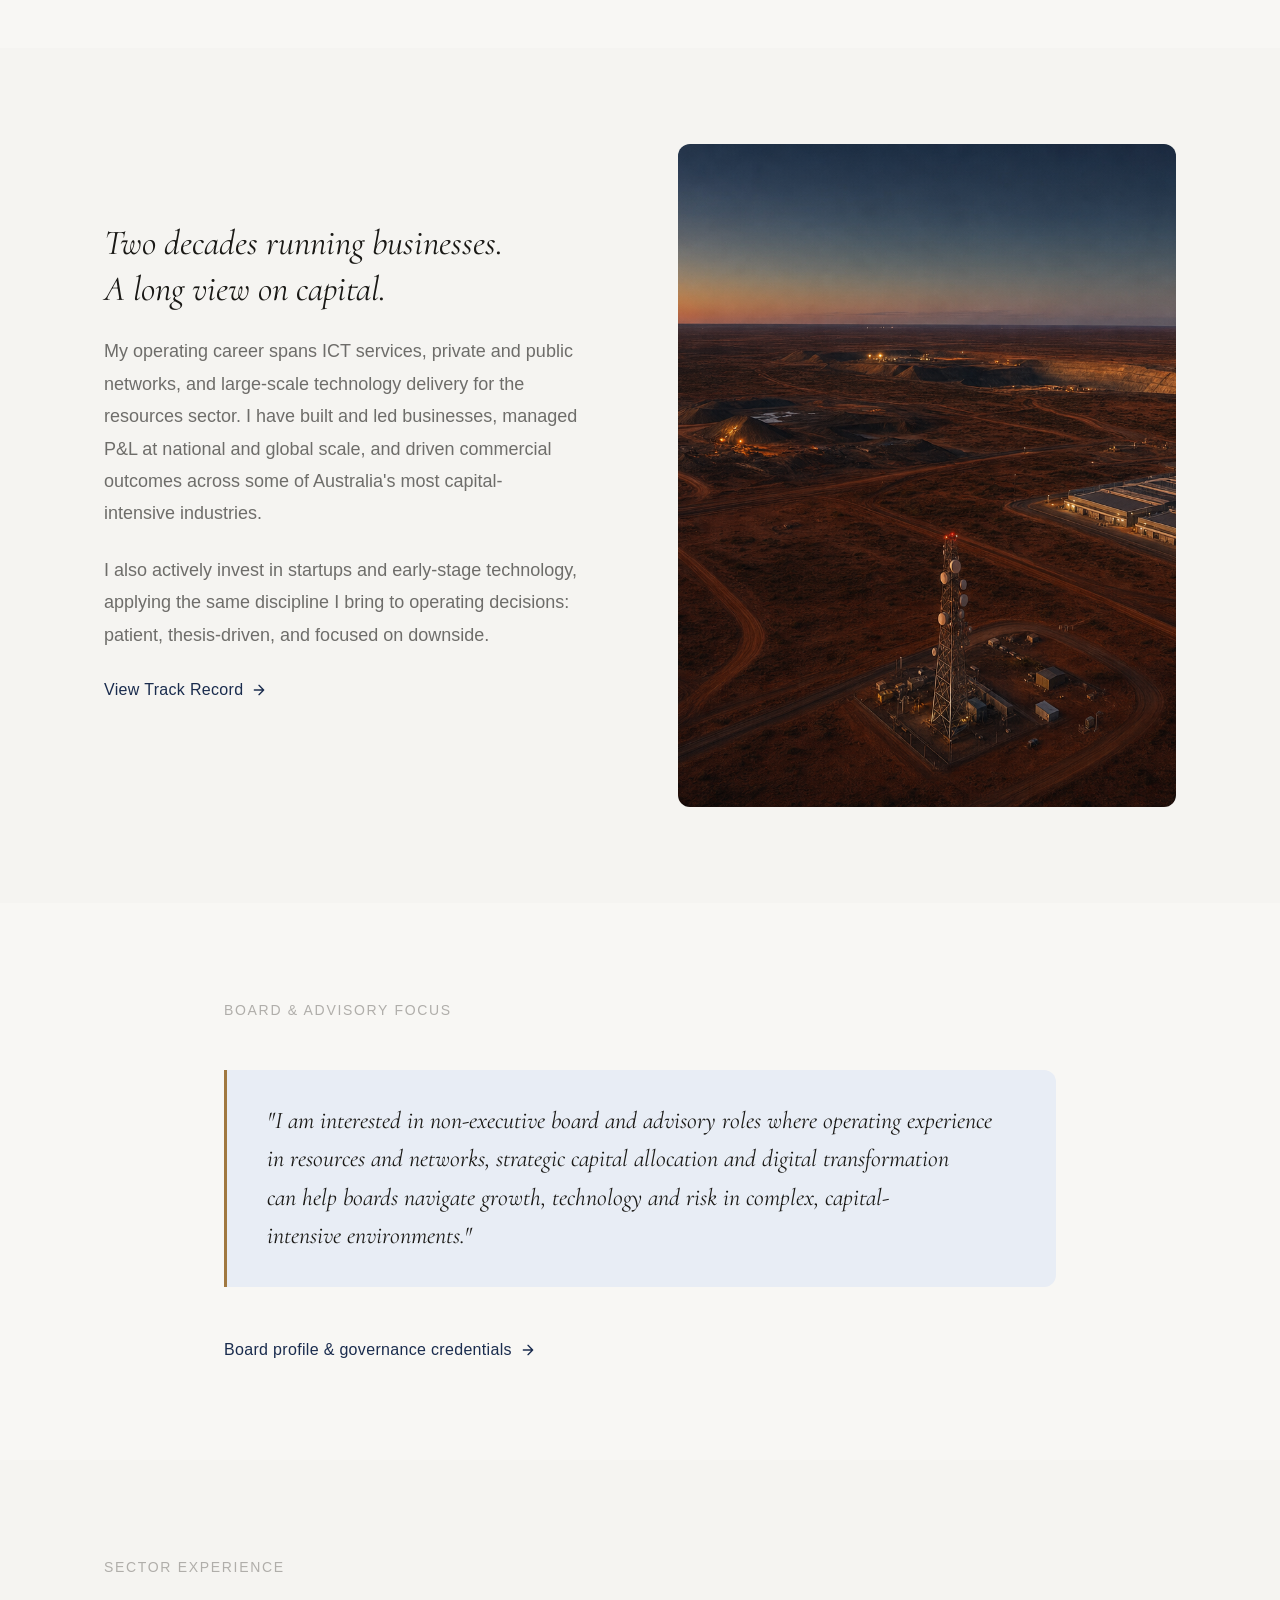
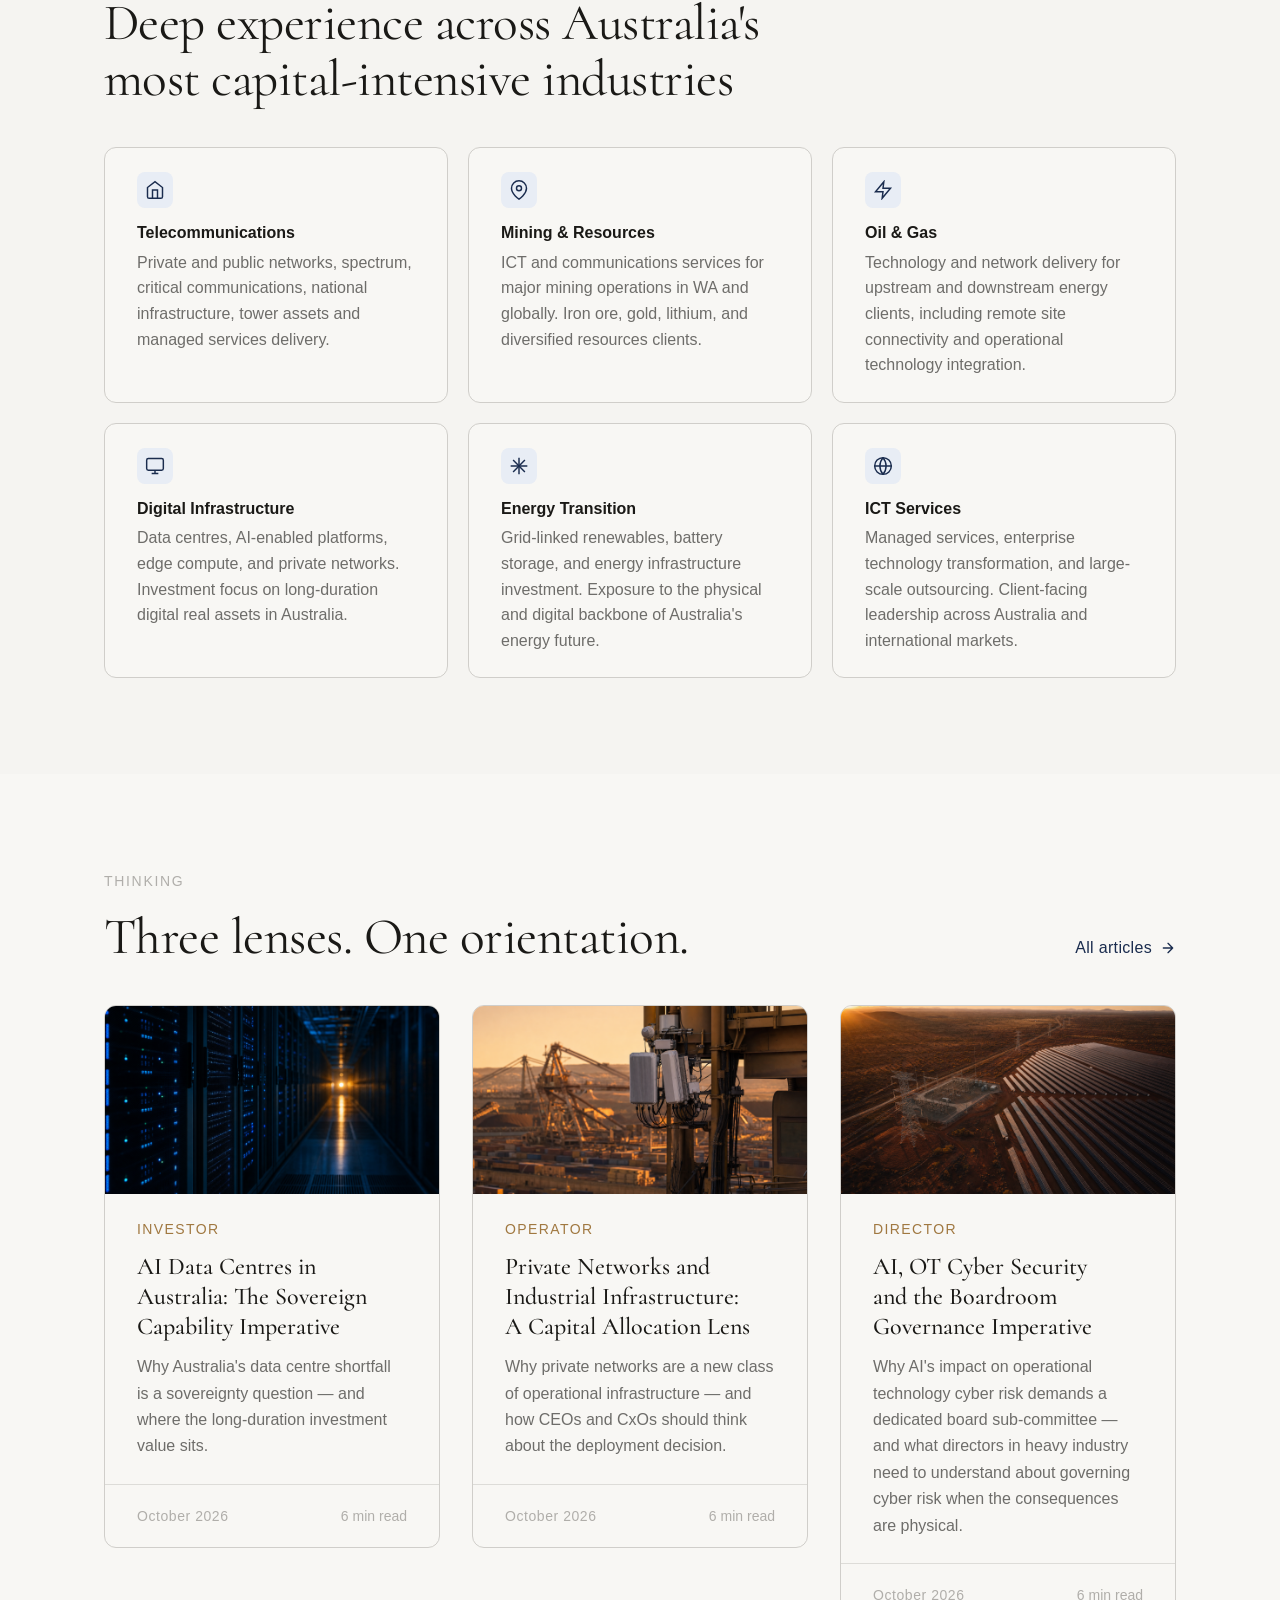
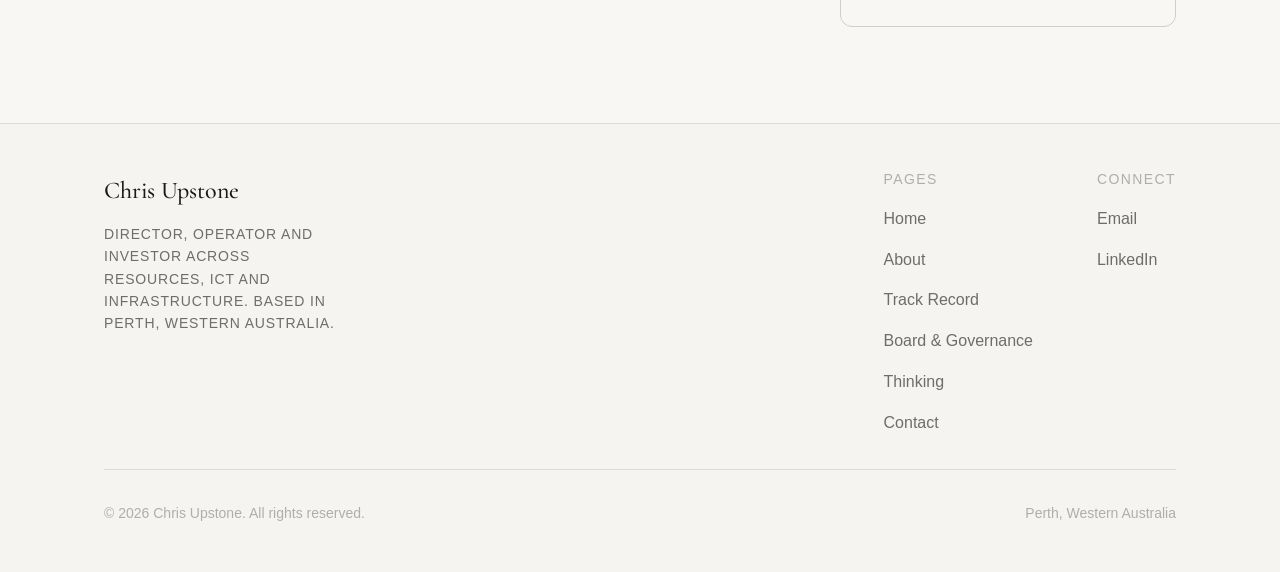
==== commit d51a3c3f: "Dial back investor positioning — operator first, investor second Homepage: - Hero sub-copy: investin" ====
--- a/index.html
+++ b/index.html
@@ -83,7 +83,7 @@
 
           <!-- EDIT SUB-COPY BELOW -->
           <p class="hero__sub">
-            I am a senior ICT and infrastructure executive with two decades leading growth, transformation and service delivery for mining, oil &amp; gas and telecommunications clients in Australia and globally. As both an operator and an investor, I focus on networks, digital infrastructure, AI-enabled platforms and energy-linked assets, combining hands-on execution experience with a disciplined, long-term capital allocation lens.
+            I am a senior ICT and infrastructure executive with two decades leading growth, transformation and service delivery for mining, oil &amp; gas and telecommunications clients in Australia and globally. I also actively invest in startups and early-stage technology, applying the same discipline to capital allocation.
           </p>
 
           <!-- EDIT CTA LINKS BELOW -->
@@ -150,11 +150,11 @@
             </span>
             <span class="role-chip" role="listitem">
               <span class="role-chip__dot" aria-hidden="true"></span>
-              Private Investor — Infrastructure &amp; Digital Assets
+              AICD Member Director
             </span>
             <span class="role-chip" role="listitem">
               <span class="role-chip__dot" aria-hidden="true"></span>
-              AICD Member Director
+              Active investor — early-stage technology
             </span>
           </div>
         </div>
@@ -167,7 +167,7 @@
         <div class="container">
           <div class="about-grid">
             <div class="about-text">
-              <p class="section__label reveal">Operator &amp; investor in equal measure</p>
+              <p class="section__label reveal">Operator first, investor second</p>
               <!-- EDIT POSITIONING PARAGRAPHS BELOW -->
               <p class="reveal reveal--delay-1" style="font-family: var(--font-display); font-size: var(--text-xl); font-weight: 400; font-style: italic; line-height: 1.3; color: var(--color-text); max-width: 28ch;">
                 Two decades running businesses. A long view on capital.
@@ -176,7 +176,7 @@
                 My operating career spans ICT services, private and public networks, and large-scale technology delivery for the resources sector. I have built and led businesses, managed P&amp;L at national and global scale, and driven commercial outcomes across some of Australia's most capital-intensive industries.
               </p>
               <p class="reveal reveal--delay-3" style="font-size: var(--text-base); color: var(--color-text-muted); line-height: 1.8; max-width: 58ch;">
-                In parallel, I invest with a long-duration lens — focused on infrastructure, digital assets, and energy transition. I bring the same rigour I apply to operating decisions to capital allocation: patient, thesis-driven, and attentive to downside.
+                I also actively invest in startups and early-stage technology, applying the same discipline I bring to operating decisions: patient, thesis-driven, and focused on downside.
               </p>
               <div class="reveal reveal--delay-4">
                 <a href="track-record.html" class="cta-link">
